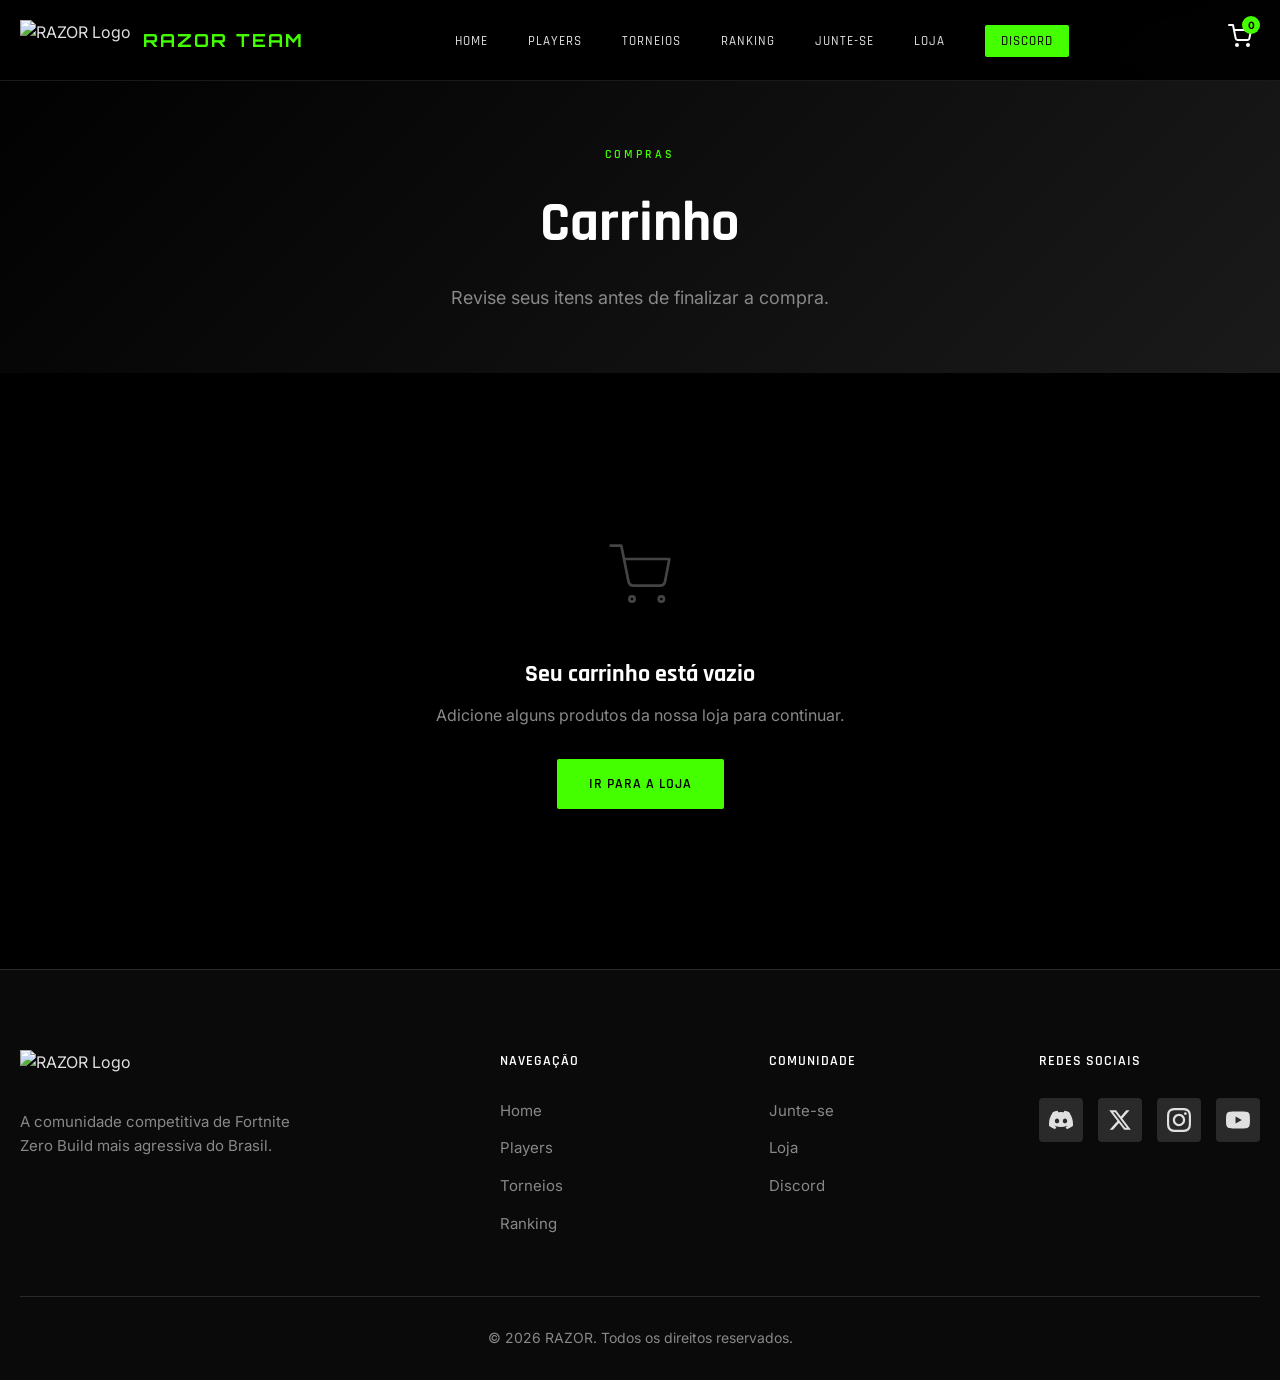
==== Razor Team Website/public/cart.html @ 5b255fff "Add files via upload" ====
<!DOCTYPE html>
<html lang="pt-BR">
<head>
    <meta charset="UTF-8">
    <meta name="viewport" content="width=device-width, initial-scale=1.0">
    <title>Carrinho - RAZOR</title>
    <link rel="preconnect" href="https://fonts.googleapis.com">
    <link rel="preconnect" href="https://fonts.gstatic.com" crossorigin>
    <link href="https://fonts.googleapis.com/css2?family=Rajdhani:wght@400;500;600;700&family=Inter:wght@400;500;600;700&family=Orbitron:wght@700&display=swap" rel="stylesheet">
    <link rel="stylesheet" href="css/style.css">
</head>
<body>
    <!-- Header -->
    <header class="header">
        <div class="container">
            <a href="index.html" class="logo">
                <img src="https://hebbkx1anhila5yf.public.blob.vercel-storage.com/222-GKtyNvT90SRGeOg1lwQUpSvoTmtwaH.png" alt="RAZOR Logo">
                <span class="logo-text">RAZOR TEAM</span>
            </a>
            <nav class="nav">
                <ul class="nav-list">
                    <li><a href="index.html">Home</a></li>
                    <li><a href="players.html">Players</a></li>
                    <li><a href="tournaments.html">Torneios</a></li>
                    <li><a href="ranking.html">Ranking</a></li>
                    <li><a href="join.html">Junte-se</a></li>
                    <li><a href="shop.html">Loja</a></li>
                    <li><a href="https://discord.gg/razorteam" target="_blank" class="discord-link">Discord</a></li>
                </ul>
            </nav>
            <div class="nav-actions">
                <a href="cart.html" class="cart-icon">
                    <svg xmlns="http://www.w3.org/2000/svg" width="24" height="24" viewBox="0 0 24 24" fill="none" stroke="currentColor" stroke-width="2" stroke-linecap="round" stroke-linejoin="round">
                        <circle cx="9" cy="21" r="1"></circle>
                        <circle cx="20" cy="21" r="1"></circle>
                        <path d="M1 1h4l2.68 13.39a2 2 0 0 0 2 1.61h9.72a2 2 0 0 0 2-1.61L23 6H6"></path>
                    </svg>
                    <span class="cart-count">0</span>
                </a>
                <button class="mobile-menu-btn" aria-label="Menu">
                    <span></span>
                    <span></span>
                    <span></span>
                </button>
            </div>
        </div>
    </header>

    <!-- Mobile Menu -->
    <div class="mobile-menu">
        <ul class="mobile-nav-list">
            <li><a href="index.html">Home</a></li>
            <li><a href="players.html">Players</a></li>
            <li><a href="tournaments.html">Torneios</a></li>
            <li><a href="ranking.html">Ranking</a></li>
            <li><a href="join.html">Junte-se</a></li>
            <li><a href="shop.html">Loja</a></li>
            <li><a href="https://discord.gg/razor" target="_blank">Discord</a></li>
        </ul>
    </div>

    <!-- Page Header -->
    <section class="page-header">
        <div class="container">
            <span class="section-tag">Compras</span>
            <h1 class="page-title">Carrinho</h1>
            <p class="page-description">Revise seus itens antes de finalizar a compra.</p>
        </div>
    </section>

    <!-- Cart Content -->
    <section class="section">
        <div class="container">
            <!-- Empty Cart Message -->
            <div id="cart-empty" class="cart-empty" style="display: none;">
                <div class="cart-empty-icon">
                    <svg xmlns="http://www.w3.org/2000/svg" width="64" height="64" viewBox="0 0 24 24" fill="none" stroke="currentColor" stroke-width="1" stroke-linecap="round" stroke-linejoin="round">
                        <circle cx="9" cy="21" r="1"></circle>
                        <circle cx="20" cy="21" r="1"></circle>
                        <path d="M1 1h4l2.68 13.39a2 2 0 0 0 2 1.61h9.72a2 2 0 0 0 2-1.61L23 6H6"></path>
                    </svg>
                </div>
                <h3>Seu carrinho está vazio</h3>
                <p>Adicione alguns produtos da nossa loja para continuar.</p>
                <a href="shop.html" class="btn btn-primary">Ir para a Loja</a>
            </div>

            <!-- Cart with Items -->
            <div class="cart-container">
                <div class="cart-items" id="cart-items">
                    <!-- Items will be rendered by JavaScript -->
                </div>
                
                <div class="cart-summary" id="cart-summary">
                    <h3>Resumo do Pedido</h3>
                    <div id="summary-content">
                        <!-- Summary will be rendered by JavaScript -->
                    </div>
                    <a href="https://checkout.stripe.com" target="_blank" class="btn btn-primary">Finalizar Compra</a>
                    <a href="shop.html" class="btn btn-secondary" style="margin-top: 10px;">Continuar Comprando</a>
                </div>
            </div>
        </div>
    </section>

    <!-- Footer -->
    <footer class="footer">
        <div class="container">
            <div class="footer-grid">
                <div class="footer-brand">
                    <img src="https://hebbkx1anhila5yf.public.blob.vercel-storage.com/222-GKtyNvT90SRGeOg1lwQUpSvoTmtwaH.png" alt="RAZOR Logo" class="footer-logo">
                    <p>A comunidade competitiva de Fortnite Zero Build mais agressiva do Brasil.</p>
                </div>
                <div class="footer-links">
                    <h4>Navegação</h4>
                    <ul>
                        <li><a href="index.html">Home</a></li>
                        <li><a href="players.html">Players</a></li>
                        <li><a href="tournaments.html">Torneios</a></li>
                        <li><a href="ranking.html">Ranking</a></li>
                    </ul>
                </div>
                <div class="footer-links">
                    <h4>Comunidade</h4>
                    <ul>
                        <li><a href="join.html">Junte-se</a></li>
                        <li><a href="shop.html">Loja</a></li>
                        <li><a href="https://discord.gg/razor" target="_blank">Discord</a></li>
                    </ul>
                </div>
                <div class="footer-social">
                    <h4>Redes Sociais</h4>
                    <div class="social-links">
                        <a href="https://discord.gg/razor" target="_blank" aria-label="Discord">
                            <svg xmlns="http://www.w3.org/2000/svg" width="24" height="24" viewBox="0 0 24 24" fill="currentColor">
                                <path d="M20.317 4.37a19.791 19.791 0 0 0-4.885-1.515.074.074 0 0 0-.079.037c-.21.375-.444.864-.608 1.25a18.27 18.27 0 0 0-5.487 0 12.64 12.64 0 0 0-.617-1.25.077.077 0 0 0-.079-.037A19.736 19.736 0 0 0 3.677 4.37a.07.07 0 0 0-.032.027C.533 9.046-.32 13.58.099 18.057a.082.082 0 0 0 .031.057 19.9 19.9 0 0 0 5.993 3.03.078.078 0 0 0 .084-.028 14.09 14.09 0 0 0 1.226-1.994.076.076 0 0 0-.041-.106 13.107 13.107 0 0 1-1.872-.892.077.077 0 0 1-.008-.128 10.2 10.2 0 0 0 .372-.292.074.074 0 0 1 .077-.01c3.928 1.793 8.18 1.793 12.062 0a.074.074 0 0 1 .078.01c.12.098.246.198.373.292a.077.077 0 0 1-.006.127 12.299 12.299 0 0 1-1.873.892.077.077 0 0 0-.041.107c.36.698.772 1.362 1.225 1.993a.076.076 0 0 0 .084.028 19.839 19.839 0 0 0 6.002-3.03.077.077 0 0 0 .032-.054c.5-5.177-.838-9.674-3.549-13.66a.061.061 0 0 0-.031-.03zM8.02 15.33c-1.183 0-2.157-1.085-2.157-2.419 0-1.333.956-2.419 2.157-2.419 1.21 0 2.176 1.096 2.157 2.42 0 1.333-.956 2.418-2.157 2.418zm7.975 0c-1.183 0-2.157-1.085-2.157-2.419 0-1.333.955-2.419 2.157-2.419 1.21 0 2.176 1.096 2.157 2.42 0 1.333-.946 2.418-2.157 2.418z"/>
                            </svg>
                        </a>
                        <a href="#" aria-label="Twitter">
                            <svg xmlns="http://www.w3.org/2000/svg" width="24" height="24" viewBox="0 0 24 24" fill="currentColor">
                                <path d="M18.244 2.25h3.308l-7.227 8.26 8.502 11.24H16.17l-5.214-6.817L4.99 21.75H1.68l7.73-8.835L1.254 2.25H8.08l4.713 6.231zm-1.161 17.52h1.833L7.084 4.126H5.117z"/>
                            </svg>
                        </a>
                        <a href="#" aria-label="Instagram">
                            <svg xmlns="http://www.w3.org/2000/svg" width="24" height="24" viewBox="0 0 24 24" fill="currentColor">
                                <path d="M12 2.163c3.204 0 3.584.012 4.85.07 3.252.148 4.771 1.691 4.919 4.919.058 1.265.069 1.645.069 4.849 0 3.205-.012 3.584-.069 4.849-.149 3.225-1.664 4.771-4.919 4.919-1.266.058-1.644.07-4.85.07-3.204 0-3.584-.012-4.849-.07-3.26-.149-4.771-1.699-4.919-4.92-.058-1.265-.07-1.644-.07-4.849 0-3.204.013-3.583.07-4.849.149-3.227 1.664-4.771 4.919-4.919 1.266-.057 1.645-.069 4.849-.069zm0-2.163c-3.259 0-3.667.014-4.947.072-4.358.2-6.78 2.618-6.98 6.98-.059 1.281-.073 1.689-.073 4.948 0 3.259.014 3.668.072 4.948.2 4.358 2.618 6.78 6.98 6.98 1.281.058 1.689.072 4.948.072 3.259 0 3.668-.014 4.948-.072 4.354-.2 6.782-2.618 6.979-6.98.059-1.28.073-1.689.073-4.948 0-3.259-.014-3.667-.072-4.947-.196-4.354-2.617-6.78-6.979-6.98-1.281-.059-1.69-.073-4.949-.073zm0 5.838c-3.403 0-6.162 2.759-6.162 6.162s2.759 6.163 6.162 6.163 6.162-2.759 6.162-6.163c0-3.403-2.759-6.162-6.162-6.162zm0 10.162c-2.209 0-4-1.79-4-4 0-2.209 1.791-4 4-4s4 1.791 4 4c0 2.21-1.791 4-4 4zm6.406-11.845c-.796 0-1.441.645-1.441 1.44s.645 1.44 1.441 1.44c.795 0 1.439-.645 1.439-1.44s-.644-1.44-1.439-1.44z"/>
                            </svg>
                        </a>
                        <a href="#" aria-label="YouTube">
                            <svg xmlns="http://www.w3.org/2000/svg" width="24" height="24" viewBox="0 0 24 24" fill="currentColor">
                                <path d="M23.498 6.186a3.016 3.016 0 0 0-2.122-2.136C19.505 3.545 12 3.545 12 3.545s-7.505 0-9.377.505A3.017 3.017 0 0 0 .502 6.186C0 8.07 0 12 0 12s0 3.93.502 5.814a3.016 3.016 0 0 0 2.122 2.136c1.871.505 9.376.505 9.376.505s7.505 0 9.377-.505a3.015 3.015 0 0 0 2.122-2.136C24 15.93 24 12 24 12s0-3.93-.502-5.814zM9.545 15.568V8.432L15.818 12l-6.273 3.568z"/>
                            </svg>
                        </a>
                    </div>
                </div>
            </div>
            <div class="footer-bottom">
                <p>&copy; 2026 RAZOR. Todos os direitos reservados.</p>
            </div>
        </div>
    </footer>

    <script src="js/script.js"></script>
</body>
</html>
---- Razor Team Website/public/css/style.css ----
/* ===== CSS Variables ===== */
:root {
    --color-black: #000000;
    --color-dark: #0a0a0a;
    --color-dark-gray: #1a1a1a;
    --color-gray: #2a2a2a;
    --color-light-gray: #3a3a3a;
    --color-green: #44ff00;
    --color-green-dark: #38cc00;
    --color-white: #ffffff;
    --color-text: #e0e0e0;
    --color-text-muted: #888888;
    
    --font-primary: 'Inter', sans-serif;
    --font-display: 'Rajdhani', sans-serif;
    --font-logo: 'Orbitron', sans-serif;
    
    --transition-fast: 0.2s ease;
    --transition-normal: 0.3s ease;
    --transition-slow: 0.5s ease;
    
    --shadow-sm: 0 2px 4px rgba(0, 0, 0, 0.3);
    --shadow-md: 0 4px 12px rgba(0, 0, 0, 0.4);
    --shadow-lg: 0 8px 24px rgba(0, 0, 0, 0.5);
    --shadow-green: 0 0 20px rgba(68, 255, 0, 0.3);
}

/* ===== Reset & Base ===== */
*, *::before, *::after {
    margin: 0;
    padding: 0;
    box-sizing: border-box;
}

html {
    scroll-behavior: smooth;
}

body {
    font-family: var(--font-primary);
    font-size: 16px;
    line-height: 1.6;
    color: var(--color-text);
    background-color: var(--color-black);
    overflow-x: hidden;
}

a {
    text-decoration: none;
    color: inherit;
    transition: color var(--transition-fast);
}

img {
    max-width: 100%;
    height: auto;
    display: block;
}

ul {
    list-style: none;
}

button {
    font-family: inherit;
    cursor: pointer;
    border: none;
    background: none;
}

/* ===== Utilities ===== */
.container {
    width: 100%;
    max-width: 1400px;
    margin: 0 auto;
    padding: 0 20px;
}

.section {
    padding: 100px 0;
}

.section-dark {
    background-color: var(--color-dark);
}

.section-header {
    text-align: center;
    margin-bottom: 60px;
}

.section-tag {
    display: inline-block;
    font-family: var(--font-display);
    font-size: 12px;
    font-weight: 600;
    letter-spacing: 3px;
    text-transform: uppercase;
    color: var(--color-green);
    margin-bottom: 15px;
}

.section-title {
    font-family: var(--font-display);
    font-size: clamp(28px, 5vw, 42px);
    font-weight: 700;
    color: var(--color-white);
    letter-spacing: 1px;
}

.section-cta {
    text-align: center;
    margin-top: 50px;
}

/* ===== Buttons ===== */
.btn {
    display: inline-flex;
    align-items: center;
    justify-content: center;
    gap: 10px;
    font-family: var(--font-display);
    font-size: 14px;
    font-weight: 600;
    letter-spacing: 1px;
    text-transform: uppercase;
    padding: 14px 32px;
    border-radius: 2px;
    transition: all var(--transition-normal);
    position: relative;
    overflow: hidden;
}

.btn-primary {
    background: var(--color-green);
    color: var(--color-black);
}

.btn-primary:hover {
    background: var(--color-green-dark);
    transform: translateY(-2px);
    box-shadow: var(--shadow-green);
}

.btn-secondary {
    background: var(--color-gray);
    color: var(--color-white);
    border: 1px solid var(--color-light-gray);
}

.btn-secondary:hover {
    background: var(--color-light-gray);
    border-color: var(--color-green);
}

.btn-outline {
    background: transparent;
    color: var(--color-green);
    border: 2px solid var(--color-green);
}

.btn-outline:hover {
    background: var(--color-green);
    color: var(--color-black);
}

.btn-small {
    padding: 10px 20px;
    font-size: 12px;
}

.btn-large {
    padding: 18px 42px;
    font-size: 16px;
}

/* ===== Header ===== */
.header {
    position: fixed;
    top: 0;
    left: 0;
    right: 0;
    z-index: 1000;
    background: rgba(0, 0, 0, 0.95);
    backdrop-filter: blur(10px);
    border-bottom: 1px solid var(--color-dark-gray);
    transition: all var(--transition-normal);
}

.header .container {
    display: flex;
    align-items: center;
    justify-content: space-between;
    height: 80px;
}

.logo {
    display: flex;
    align-items: center;
    gap: 12px;
}

.logo img {
    height: 40px;
    width: auto;
}

.logo-text {
    font-family: var(--font-logo);
    font-size: 18px;
    font-weight: 700;
    letter-spacing: 2px;
    color: var(--color-green);
    text-transform: uppercase;
}

.nav-list {
    display: flex;
    align-items: center;
    gap: 40px;
}

.nav-list a {
    font-family: var(--font-display);
    font-size: 13px;
    font-weight: 500;
    letter-spacing: 1px;
    text-transform: uppercase;
    color: var(--color-text);
    position: relative;
}

.nav-list a::after {
    content: '';
    position: absolute;
    bottom: -5px;
    left: 0;
    width: 0;
    height: 2px;
    background: var(--color-green);
    transition: width var(--transition-normal);
}

.nav-list a:hover,
.nav-list a.active {
    color: var(--color-green);
}

.nav-list a:hover::after,
.nav-list a.active::after {
    width: 100%;
}

.join-link {
    color: var(--color-green) !important;
    font-weight: 600 !important;
}

.join-link:hover {
    color: var(--color-green-dark) !important;
}

.discord-link {
    background: var(--color-green);
    color: var(--color-black) !important;
    padding: 8px 16px;
    border-radius: 2px;
}

.discord-link::after {
    display: none !important;
}

.discord-link:hover {
    background: var(--color-green-dark);
}

.nav-actions {
    display: flex;
    align-items: center;
    gap: 20px;
}

.cart-icon {
    position: relative;
    color: var(--color-white);
    padding: 8px;
}

.cart-icon:hover {
    color: var(--color-green);
}

.cart-count {
    position: absolute;
    top: 0;
    right: 0;
    background: var(--color-green);
    color: var(--color-black);
    font-size: 10px;
    font-weight: 700;
    width: 18px;
    height: 18px;
    border-radius: 50%;
    display: flex;
    align-items: center;
    justify-content: center;
}

.mobile-menu-btn {
    display: none;
    flex-direction: column;
    gap: 5px;
    padding: 5px;
}

.mobile-menu-btn span {
    display: block;
    width: 25px;
    height: 2px;
    background: var(--color-white);
    transition: all var(--transition-normal);
}

.mobile-menu-btn.active span:nth-child(1) {
    transform: rotate(45deg) translate(5px, 5px);
}

.mobile-menu-btn.active span:nth-child(2) {
    opacity: 0;
}

.mobile-menu-btn.active span:nth-child(3) {
    transform: rotate(-45deg) translate(5px, -5px);
}

/* ===== Mobile Menu ===== */
.mobile-menu {
    position: fixed;
    top: 80px;
    left: 0;
    right: 0;
    background: var(--color-dark);
    padding: 20px;
    transform: translateY(-100%);
    opacity: 0;
    visibility: hidden;
    transition: all var(--transition-normal);
    z-index: 999;
    border-bottom: 1px solid var(--color-gray);
}

.mobile-menu.active {
    transform: translateY(0);
    opacity: 1;
    visibility: visible;
}

.mobile-nav-list {
    display: flex;
    flex-direction: column;
    gap: 15px;
}

.mobile-nav-list a {
    font-family: var(--font-display);
    font-size: 16px;
    font-weight: 500;
    letter-spacing: 1px;
    text-transform: uppercase;
    color: var(--color-text);
    padding: 10px 0;
    display: block;
    border-bottom: 1px solid var(--color-gray);
}

.mobile-nav-list a:hover,
.mobile-nav-list a.active {
    color: var(--color-green);
}

/* ===== Hero Section ===== */
.hero {
    min-height: 100vh;
    display: flex;
    align-items: center;
    justify-content: center;
    position: relative;
    padding: 120px 20px 80px;
    overflow: hidden;
}

.hero-bg {
    position: absolute;
    top: 0;
    left: 0;
    right: 0;
    bottom: 0;
    background: linear-gradient(135deg, var(--color-black) 0%, var(--color-dark-gray) 50%, var(--color-black) 100%);
}

.hero-gradient {
    position: absolute;
    top: 0;
    left: 0;
    right: 0;
    bottom: 0;
    background: radial-gradient(ellipse at center, rgba(68, 255, 0, 0.08) 0%, transparent 70%);
}

.hero-content {
    position: relative;
    text-align: center;
    z-index: 1;
}

.hero-logo {
    max-width: 400px;
    margin: 0 auto 30px;
    animation: fadeInUp 0.8s ease;
}

.hero-logo img {
    width: 100%;
    height: auto;
}

.hero-title {
    font-family: var(--font-display);
    font-size: clamp(48px, 12vw, 120px);
    font-weight: 900;
    letter-spacing: 10px;
    color: var(--color-white);
    margin-bottom: 10px;
    animation: fadeInUp 0.8s ease 0.2s both;
}

.hero-subtitle {
    font-family: var(--font-display);
    font-size: clamp(14px, 3vw, 20px);
    font-weight: 500;
    letter-spacing: 8px;
    text-transform: uppercase;
    color: var(--color-green);
    margin-bottom: 20px;
    animation: fadeInUp 0.8s ease 0.4s both;
}

.hero-description {
    font-size: 18px;
    color: var(--color-text-muted);
    max-width: 600px;
    margin: 0 auto 40px;
    animation: fadeInUp 0.8s ease 0.6s both;
}

.hero-buttons {
    display: flex;
    flex-wrap: wrap;
    justify-content: center;
    gap: 15px;
    animation: fadeInUp 0.8s ease 0.8s both;
}

.hero-scroll {
    position: absolute;
    bottom: 40px;
    left: 50%;
    transform: translateX(-50%);
    text-align: center;
    color: var(--color-text-muted);
    font-size: 12px;
    letter-spacing: 2px;
    text-transform: uppercase;
}

.scroll-line {
    width: 1px;
    height: 60px;
    background: linear-gradient(to bottom, var(--color-green), transparent);
    margin: 10px auto 0;
    animation: scrollPulse 2s ease infinite;
}

@keyframes fadeInUp {
    from {
        opacity: 0;
        transform: translateY(30px);
    }
    to {
        opacity: 1;
        transform: translateY(0);
    }
}

@keyframes scrollPulse {
    0%, 100% {
        opacity: 1;
        transform: scaleY(1);
    }
    50% {
        opacity: 0.5;
        transform: scaleY(0.8);
    }
}

/* ===== About Section ===== */
.about-grid {
    display: grid;
    grid-template-columns: 1fr 1fr;
    gap: 60px;
    align-items: center;
}

.about-content p {
    font-size: 17px;
    margin-bottom: 20px;
    color: var(--color-text);
}

.about-content strong {
    color: var(--color-green);
}

.about-stats {
    display: flex;
    gap: 40px;
    margin-top: 40px;
}

.stat-item {
    text-align: center;
}

.stat-number {
    display: block;
    font-family: var(--font-display);
    font-size: 36px;
    font-weight: 700;
    color: var(--color-green);
    margin-bottom: 5px;
}

.stat-label {
    font-size: 14px;
    color: var(--color-text-muted);
    text-transform: uppercase;
    letter-spacing: 1px;
}

.about-image {
    display: flex;
    justify-content: center;
}

.about-image img {
    max-width: 700px;
    border-radius: 4px;
}

/* ===== Players Section ===== */
.players-grid {
    display: grid;
    grid-template-columns: repeat(auto-fit, minmax(280px, 1fr));
    gap: 30px;
}

.player-card {
    background: var(--color-dark-gray);
    border-radius: 4px;
    overflow: hidden;
    transition: all var(--transition-normal);
    border: 1px solid var(--color-gray);
}

.player-card:hover {
    transform: translateY(-10px);
    border-color: var(--color-green);
    box-shadow: var(--shadow-lg);
}

.player-image {
    height: 200px;
    background: linear-gradient(135deg, var(--color-gray) 0%, var(--color-dark-gray) 100%);
    position: relative;
    display: flex;
    align-items: center;
    justify-content: center;
}

.player-image::before {
    content: '';
    width: 80px;
    height: 80px;
    background: url('https://hebbkx1anhila5yf.public.blob.vercel-storage.com/222-GKtyNvT90SRGeOg1lwQUpSvoTmtwaH.png') center/contain no-repeat;
    opacity: 0.3;
}

.player-tier {
    position: absolute;
    top: 15px;
    right: 15px;
    font-family: var(--font-display);
    font-size: 11px;
    font-weight: 700;
    letter-spacing: 1px;
    padding: 6px 12px;
    border-radius: 2px;
}

.player-tier.pro {
    background: var(--color-green);
    color: var(--color-black);
}

.player-tier.academy {
    background: var(--color-gray);
    color: var(--color-white);
    border: 1px solid var(--color-light-gray);
}

.player-tier.community {
    background: transparent;
    color: var(--color-text-muted);
    border: 1px solid var(--color-text-muted);
}

.player-info {
    padding: 25px;
}

.player-name {
    font-family: var(--font-display);
    font-size: 20px;
    font-weight: 600;
    color: var(--color-white);
    margin-bottom: 15px;
}

.player-stats {
    display: flex;
    gap: 30px;
}

.player-stats .stat {
    display: flex;
    flex-direction: column;
}

.player-stats .stat-value {
    font-family: var(--font-display);
    font-size: 18px;
    font-weight: 600;
    color: var(--color-green);
}

.player-stats .stat-label {
    font-size: 12px;
    color: var(--color-text-muted);
    text-transform: uppercase;
}

/* ===== Tournaments Section ===== */
.tournaments-grid {
    display: grid;
    grid-template-columns: repeat(auto-fit, minmax(320px, 1fr));
    gap: 30px;
}

.tournament-card {
    background: var(--color-dark-gray);
    border-radius: 4px;
    padding: 30px;
    border: 1px solid var(--color-gray);
    transition: all var(--transition-normal);
    position: relative;
}

.tournament-card:hover {
    border-color: var(--color-green);
    transform: translateY(-5px);
}

.tournament-card.featured {
    border-color: var(--color-green);
    background: linear-gradient(135deg, var(--color-dark-gray) 0%, rgba(68, 255, 0, 0.05) 100%);
}

.tournament-badge {
    position: absolute;
    top: -1px;
    right: 30px;
    background: var(--color-green);
    color: var(--color-black);
    font-family: var(--font-display);
    font-size: 11px;
    font-weight: 700;
    padding: 6px 12px;
    border-radius: 0 0 4px 4px;
}

.tournament-header {
    display: flex;
    justify-content: space-between;
    align-items: center;
    margin-bottom: 15px;
}

.tournament-date {
    font-family: var(--font-display);
    font-size: 12px;
    font-weight: 600;
    color: var(--color-green);
    letter-spacing: 1px;
}

.tournament-format {
    font-size: 12px;
    color: var(--color-text-muted);
    text-transform: uppercase;
    padding: 4px 10px;
    background: var(--color-gray);
    border-radius: 2px;
}

.tournament-name {
    font-family: var(--font-display);
    font-size: 22px;
    font-weight: 600;
    color: var(--color-white);
    margin-bottom: 10px;
}

.tournament-prize {
    font-size: 16px;
    color: var(--color-green);
    margin-bottom: 20px;
}

.tournament-info {
    display: flex;
    gap: 20px;
    margin-bottom: 25px;
    font-size: 14px;
    color: var(--color-text-muted);
}

/* ===== Ranking Section (New Design) ===== */
.ranking-section {
    padding: 140px 0 100px;
    background: var(--color-dark);
    min-height: 100vh;
}

.ranking-header {
    text-align: center;
    margin-bottom: 60px;
}

.ranking-tag {
    display: inline-block;
    font-family: var(--font-display);
    font-size: 12px;
    font-weight: 600;
    letter-spacing: 6px;
    text-transform: uppercase;
    color: var(--color-green);
    margin-bottom: 20px;
}

.ranking-title {
    font-family: var(--font-display);
    font-size: clamp(36px, 8vw, 64px);
    font-weight: 900;
    color: var(--color-white);
    letter-spacing: 2px;
    margin-bottom: 15px;
}

.ranking-title .highlight {
    color: var(--color-green);
}

.ranking-description {
    font-size: 16px;
    color: var(--color-text-muted);
    max-width: 500px;
    margin: 0 auto 30px;
}

.crosshair-icon {
    display: flex;
    justify-content: center;
    margin-bottom: 40px;
}

.crosshair-icon svg {
    color: #ff3333;
    opacity: 0.8;
}

.ranking-table-wrapper {
    overflow-x: auto;
    max-width: 900px;
    margin: 0 auto;
}

.ranking-table {
    width: 100%;
    border-collapse: collapse;
}

.ranking-table th {
    padding: 16px 20px;
    font-family: var(--font-display);
    font-size: 11px;
    font-weight: 600;
    letter-spacing: 3px;
    text-transform: uppercase;
    color: var(--color-text-muted);
    text-align: left;
    border-bottom: 1px solid var(--color-gray);
}

.ranking-table th:first-child {
    text-align: center;
}

.ranking-table th:nth-child(3),
.ranking-table th:nth-child(4),
.ranking-table th:nth-child(5) {
    text-align: center;
}

.rank-row {
    position: relative;
    transition: background var(--transition-fast);
}

.rank-row td {
    padding: 16px 20px;
    font-size: 15px;
    color: var(--color-text);
    border-bottom: 1px solid rgba(255, 255, 255, 0.05);
}

.rank-row:nth-child(odd) {
    background: rgba(255, 255, 255, 0.02);
}

.rank-row:nth-child(even) {
    background: transparent;
}

.rank-row:hover {
    background: rgba(68, 255, 0, 0.03);
}

/* Top 3 Styling */
.rank-row.rank-gold {
    background: linear-gradient(90deg, rgba(255, 185, 0, 0.15) 0%, transparent 100%);
    border-left: 3px solid #ffb900;
}

.rank-row.rank-silver {
    background: linear-gradient(90deg, rgba(192, 192, 192, 0.1) 0%, transparent 100%);
    border-left: 3px solid #c0c0c0;
}

.rank-row.rank-bronze {
    background: linear-gradient(90deg, rgba(205, 127, 50, 0.1) 0%, transparent 100%);
    border-left: 3px solid #cd7f32;
}

.rank-cell {
    text-align: center;
    width: 80px;
}

.rank-number {
    font-family: var(--font-display);
    font-weight: 600;
    color: var(--color-text-muted);
}

.rank-icon {
    display: inline-block;
}

.rank-icon.crown {
    color: #ffb900;
}

.rank-row.rank-silver .rank-icon.crown {
    color: #c0c0c0;
}

.rank-row.rank-bronze .rank-icon.crown {
    color: #cd7f32;
}

.player-cell {
    font-family: var(--font-display);
    font-weight: 600;
    color: var(--color-green);
    letter-spacing: 0.5px;
}

/* Player name colors for top 3 */
.player-cell.player-gold {
    color: #ffb900;
}

.player-cell.player-silver {
    color: #c0c0c0;
}

.player-cell.player-bronze {
    color: #cd7f32;
}

.rank-row td:nth-child(3),
.rank-row td:nth-child(4) {
    text-align: center;
    color: var(--color-text);
}

.points-cell {
    text-align: center;
    font-family: var(--font-display);
    font-weight: 700;
    color: var(--color-green) !important;
}

/* Legacy Leaderboard Styles (kept for other pages) */
.leaderboard-table-wrapper {
    overflow-x: auto;
}

.leaderboard-table {
    width: 100%;
    border-collapse: collapse;
    background: var(--color-dark-gray);
    border-radius: 4px;
    overflow: hidden;
}

.leaderboard-table th,
.leaderboard-table td {
    padding: 18px 25px;
    text-align: left;
}

.leaderboard-table th {
    background: var(--color-gray);
    font-family: var(--font-display);
    font-size: 12px;
    font-weight: 600;
    letter-spacing: 1px;
    text-transform: uppercase;
    color: var(--color-text-muted);
}

.leaderboard-table td {
    font-size: 15px;
    color: var(--color-text);
    border-bottom: 1px solid var(--color-gray);
}

.leaderboard-table tr:last-child td {
    border-bottom: none;
}

.leaderboard-table tr:hover {
    background: rgba(68, 255, 0, 0.05);
}

.rank-badge {
    display: inline-flex;
    align-items: center;
    justify-content: center;
    width: 32px;
    height: 32px;
    border-radius: 4px;
    font-family: var(--font-display);
    font-weight: 700;
    font-size: 14px;
    background: var(--color-gray);
    color: var(--color-text);
}

.rank-badge-icon {
    display: inline-flex;
    align-items: center;
    justify-content: center;
    width: 32px;
    height: 32px;
}

.crown-icon.gold {
    color: #ffb900;
}

.crown-icon.silver {
    color: #c0c0c0;
}

.crown-icon.bronze {
    color: #cd7f32;
}

.player-name {
    font-family: var(--font-display);
    font-weight: 600;
    color: var(--color-green);
}

.player-name.player-gold {
    color: #ffb900;
}

.player-name.player-silver {
    color: #c0c0c0;
}

.player-name.player-bronze {
    color: #cd7f32;
}

.points-highlight {
    color: var(--color-green);
    font-weight: 600;
}

/* Top 3 row styling */
.leaderboard-table tr.rank-gold {
    background: linear-gradient(90deg, rgba(255, 185, 0, 0.15) 0%, transparent 100%);
    border-left: 3px solid #ffb900;
}

.leaderboard-table tr.rank-silver {
    background: linear-gradient(90deg, rgba(192, 192, 192, 0.1) 0%, transparent 100%);
    border-left: 3px solid #c0c0c0;
}

.leaderboard-table tr.rank-bronze {
    background: linear-gradient(90deg, rgba(205, 127, 50, 0.1) 0%, transparent 100%);
    border-left: 3px solid #cd7f32;
}

/* ===== Sponsorship Section ===== */
.sponsorship-section {
    background: var(--color-dark-gray);
    padding: 100px 20px;
}

.sponsorship-content {
    max-width: 800px;
    margin: 0 auto;
    text-align: center;
}

.sponsorship-text {
    font-size: 17px;
    color: var(--color-text-muted);
    line-height: 1.7;
    margin-bottom: 20px;
}

.sponsorship-text:last-of-type {
    margin-bottom: 15px;
}

.sponsorship-email {
    display: inline-block;
    font-family: var(--font-display);
    font-size: 20px;
    font-weight: 600;
    color: var(--color-green);
    margin-top: 10px;
    transition: color var(--transition-fast);
}

.sponsorship-email:hover {
    color: var(--color-green-dark);
    text-decoration: underline;
}

/* ===== CTA Section ===== */
.cta-section {
    padding: 100px 20px;
    background: linear-gradient(135deg, var(--color-dark-gray) 0%, var(--color-black) 50%, var(--color-dark-gray) 100%);
    position: relative;
    overflow: hidden;
}

.cta-section::before {
    content: '';
    position: absolute;
    top: 0;
    left: 0;
    right: 0;
    bottom: 0;
    background: radial-gradient(ellipse at center, rgba(68, 255, 0, 0.1) 0%, transparent 60%);
}

.cta-content {
    position: relative;
    text-align: center;
    max-width: 700px;
    margin: 0 auto;
}

.cta-title {
    font-family: var(--font-display);
    font-size: clamp(32px, 6vw, 48px);
    font-weight: 700;
    color: var(--color-white);
    margin-bottom: 20px;
}

.cta-description {
    font-size: 18px;
    color: var(--color-text-muted);
    margin-bottom: 40px;
}

.cta-buttons {
    display: flex;
    flex-wrap: wrap;
    justify-content: center;
    gap: 15px;
}

/* ===== Footer ===== */
.footer {
    background: var(--color-dark);
    padding: 80px 0 30px;
    border-top: 1px solid var(--color-gray);
}

.footer-grid {
    display: grid;
    grid-template-columns: 2fr 1fr 1fr 1fr;
    gap: 60px;
    margin-bottom: 60px;
}

.footer-logo {
    height: 40px;
    margin-bottom: 20px;
}

.footer-brand p {
    font-size: 15px;
    color: var(--color-text-muted);
    max-width: 300px;
}

.footer-links h4,
.footer-social h4 {
    font-family: var(--font-display);
    font-size: 14px;
    font-weight: 600;
    letter-spacing: 1px;
    text-transform: uppercase;
    color: var(--color-white);
    margin-bottom: 25px;
}

.footer-links ul {
    display: flex;
    flex-direction: column;
    gap: 12px;
}

.footer-links a {
    font-size: 15px;
    color: var(--color-text-muted);
}

.footer-links a:hover {
    color: var(--color-green);
}

.social-links {
    display: flex;
    gap: 15px;
}

.social-links a {
    display: flex;
    align-items: center;
    justify-content: center;
    width: 44px;
    height: 44px;
    background: var(--color-gray);
    border-radius: 4px;
    color: var(--color-text);
    transition: all var(--transition-normal);
}

.social-links a:hover {
    background: var(--color-green);
    color: var(--color-black);
}

.footer-bottom {
    text-align: center;
    padding-top: 30px;
    border-top: 1px solid var(--color-gray);
}

.footer-bottom p {
    font-size: 14px;
    color: var(--color-text-muted);
}

/* ===== Page Header ===== */
.page-header {
    padding: 140px 0 60px;
    background: linear-gradient(135deg, var(--color-black) 0%, var(--color-dark-gray) 100%);
    text-align: center;
}

.page-title {
    font-family: var(--font-display);
    font-size: clamp(36px, 8vw, 56px);
    font-weight: 700;
    color: var(--color-white);
    margin-bottom: 15px;
}

.page-description {
    font-size: 18px;
    color: var(--color-text-muted);
    max-width: 600px;
    margin: 0 auto;
}

/* ===== Shop Section ===== */
.products-grid {
    display: grid;
    grid-template-columns: repeat(auto-fit, minmax(280px, 1fr));
    gap: 30px;
}

.product-card {
    background: var(--color-dark-gray);
    border-radius: 4px;
    overflow: hidden;
    border: 1px solid var(--color-gray);
    transition: all var(--transition-normal);
}

.product-card:hover {
    border-color: var(--color-green);
    transform: translateY(-5px);
}

.product-image {
    height: 280px;
    background: linear-gradient(135deg, var(--color-gray) 0%, var(--color-dark-gray) 100%);
    display: flex;
    align-items: center;
    justify-content: center;
    position: relative;
    overflow: hidden;
}

.product-image img {
    width: 100%;
    height: 100%;
    object-fit: cover;
}

.product-image::before {
    content: '';
    width: 100px;
    height: 100px;
    background: url('https://hebbkx1anhila5yf.public.blob.vercel-storage.com/222-GKtyNvT90SRGeOg1lwQUpSvoTmtwaH.png') center/contain no-repeat;
    opacity: 0.2;
    position: absolute;
}

.product-badge {
    position: absolute;
    top: 15px;
    left: 15px;
    background: var(--color-green);
    color: var(--color-black);
    font-family: var(--font-display);
    font-size: 11px;
    font-weight: 700;
    padding: 6px 12px;
    border-radius: 2px;
}

.product-info {
    padding: 25px;
}

.product-name {
    font-family: var(--font-display);
    font-size: 18px;
    font-weight: 600;
    color: var(--color-white);
    margin-bottom: 10px;
}

.product-description {
    font-size: 14px;
    color: var(--color-text-muted);
    margin-bottom: 15px;
}

.product-price {
    font-family: var(--font-display);
    font-size: 24px;
    font-weight: 700;
    color: var(--color-green);
    margin-bottom: 20px;
}

.product-actions {
    display: flex;
    gap: 10px;
}

.product-actions .btn {
    flex: 1;
}

/* ===== Cart Page ===== */
.cart-container {
    display: grid;
    grid-template-columns: 1fr 400px;
    gap: 40px;
}

.cart-items {
    background: var(--color-dark-gray);
    border-radius: 4px;
    padding: 30px;
    border: 1px solid var(--color-gray);
}

.cart-item {
    display: flex;
    gap: 20px;
    padding: 20px 0;
    border-bottom: 1px solid var(--color-gray);
}

.cart-item:last-child {
    border-bottom: none;
}

.cart-item-image {
    width: 100px;
    height: 100px;
    background: var(--color-gray);
    border-radius: 4px;
    display: flex;
    align-items: center;
    justify-content: center;
    flex-shrink: 0;
}

.cart-item-image::before {
    content: '';
    width: 50px;
    height: 50px;
    background: url('https://hebbkx1anhila5yf.public.blob.vercel-storage.com/222-GKtyNvT90SRGeOg1lwQUpSvoTmtwaH.png') center/contain no-repeat;
    opacity: 0.3;
}

.cart-item-details {
    flex: 1;
}

.cart-item-name {
    font-family: var(--font-display);
    font-size: 18px;
    font-weight: 600;
    color: var(--color-white);
    margin-bottom: 5px;
}

.cart-item-price {
    font-size: 16px;
    color: var(--color-green);
    margin-bottom: 15px;
}

.cart-item-quantity {
    display: flex;
    align-items: center;
    gap: 15px;
}

.quantity-btn {
    width: 32px;
    height: 32px;
    background: var(--color-gray);
    border: 1px solid var(--color-light-gray);
    border-radius: 4px;
    color: var(--color-white);
    font-size: 18px;
    display: flex;
    align-items: center;
    justify-content: center;
    transition: all var(--transition-fast);
}

.quantity-btn:hover {
    background: var(--color-green);
    color: var(--color-black);
    border-color: var(--color-green);
}

.quantity-value {
    font-family: var(--font-display);
    font-size: 16px;
    font-weight: 600;
    min-width: 30px;
    text-align: center;
}

.cart-item-remove {
    color: var(--color-text-muted);
    padding: 8px;
    transition: color var(--transition-fast);
}

.cart-item-remove:hover {
    color: #ff4444;
}

.cart-summary {
    background: var(--color-dark-gray);
    border-radius: 4px;
    padding: 30px;
    border: 1px solid var(--color-gray);
    height: fit-content;
    position: sticky;
    top: 100px;
}

.cart-summary h3 {
    font-family: var(--font-display);
    font-size: 20px;
    font-weight: 600;
    color: var(--color-white);
    margin-bottom: 25px;
    padding-bottom: 15px;
    border-bottom: 1px solid var(--color-gray);
}

.summary-row {
    display: flex;
    justify-content: space-between;
    margin-bottom: 15px;
    font-size: 15px;
}

.summary-row span:first-child {
    color: var(--color-text-muted);
}

.summary-row span:last-child {
    color: var(--color-white);
}

.summary-row.total {
    margin-top: 20px;
    padding-top: 20px;
    border-top: 1px solid var(--color-gray);
    font-size: 18px;
}

.summary-row.total span:last-child {
    font-family: var(--font-display);
    font-weight: 700;
    color: var(--color-green);
}

.cart-summary .btn {
    width: 100%;
    margin-top: 25px;
}

.cart-empty {
    text-align: center;
    padding: 60px 20px;
}

.cart-empty-icon {
    font-size: 64px;
    margin-bottom: 20px;
    opacity: 0.3;
}

.cart-empty h3 {
    font-family: var(--font-display);
    font-size: 24px;
    color: var(--color-white);
    margin-bottom: 10px;
}

.cart-empty p {
    color: var(--color-text-muted);
    margin-bottom: 30px;
}

/* ===== Join Page ===== */
.join-content {
    display: grid;
    grid-template-columns: 1fr 1fr;
    gap: 60px;
    align-items: start;
}

.join-info h3 {
    font-family: var(--font-display);
    font-size: 24px;
    font-weight: 600;
    color: var(--color-white);
    margin-bottom: 20px;
}

.join-info p {
    color: var(--color-text-muted);
    margin-bottom: 30px;
}

.requirements-list {
    margin-bottom: 30px;
}

.requirements-list li {
    display: flex;
    align-items: center;
    gap: 15px;
    padding: 12px 0;
    border-bottom: 1px solid var(--color-gray);
    color: var(--color-text);
}

.requirements-list li::before {
    content: '✓';
    color: var(--color-green);
    font-weight: 700;
}

.join-form {
    background: var(--color-dark-gray);
    border-radius: 4px;
    padding: 40px;
    border: 1px solid var(--color-gray);
}

.join-form iframe {
    width: 100%;
    min-height: 800px;
    border: none;
}

/* ===== Tournament Calendar ===== */
.tournament-calendar {
    background: var(--color-dark-gray);
    border-radius: 4px;
    padding: 30px;
    border: 1px solid var(--color-gray);
    margin-top: 60px;
}

.calendar-header {
    display: flex;
    justify-content: space-between;
    align-items: center;
    margin-bottom: 30px;
}

.calendar-header h3 {
    font-family: var(--font-display);
    font-size: 20px;
    font-weight: 600;
    color: var(--color-white);
}

.calendar-nav {
    display: flex;
    gap: 10px;
}

.calendar-nav button {
    width: 36px;
    height: 36px;
    background: var(--color-gray);
    border: 1px solid var(--color-light-gray);
    border-radius: 4px;
    color: var(--color-white);
    display: flex;
    align-items: center;
    justify-content: center;
    transition: all var(--transition-fast);
}

.calendar-nav button:hover {
    background: var(--color-green);
    color: var(--color-black);
    border-color: var(--color-green);
}

.calendar-grid {
    display: grid;
    grid-template-columns: repeat(7, 1fr);
    gap: 5px;
}

.calendar-day-header {
    text-align: center;
    font-family: var(--font-display);
    font-size: 12px;
    font-weight: 600;
    color: var(--color-text-muted);
    padding: 10px;
}

.calendar-day {
    aspect-ratio: 1;
    display: flex;
    align-items: center;
    justify-content: center;
    background: var(--color-gray);
    border-radius: 4px;
    font-size: 14px;
    color: var(--color-text);
    position: relative;
    transition: all var(--transition-fast);
}

.calendar-day:hover {
    background: var(--color-light-gray);
}

.calendar-day.has-event {
    background: var(--color-green);
    color: var(--color-black);
    font-weight: 600;
}

.calendar-day.has-event::after {
    content: '';
    position: absolute;
    bottom: 4px;
    width: 4px;
    height: 4px;
    background: var(--color-black);
    border-radius: 50%;
}

/* ===== Responsive ===== */
@media (max-width: 1200px) {
    .footer-grid {
        grid-template-columns: 1fr 1fr;
        gap: 40px;
    }
}

@media (max-width: 992px) {
    .nav {
        display: none;
    }
    
    .mobile-menu-btn {
        display: flex;
    }
    
    .about-grid,
    .join-content {
        grid-template-columns: 1fr;
        gap: 40px;
    }
    
    .about-image {
        order: -1;
    }
    
    .cart-container {
        grid-template-columns: 1fr;
    }
    
    .cart-summary {
        position: static;
    }
}

@media (max-width: 768px) {
    .section {
        padding: 70px 0;
    }
    
    .hero-logo {
        max-width: 280px;
    }
    
    .hero-buttons {
        flex-direction: column;
        align-items: center;
    }
    
    .hero-buttons .btn {
        width: 100%;
        max-width: 300px;
    }
    
    .about-stats {
        justify-content: center;
    }
    
    .footer-grid {
        grid-template-columns: 1fr;
        gap: 30px;
        text-align: center;
    }
    
    .footer-brand {
        display: flex;
        flex-direction: column;
        align-items: center;
    }
    
    .social-links {
        justify-content: center;
    }
    
    .tournaments-grid {
        grid-template-columns: 1fr;
    }
    
    .leaderboard-table th,
    .leaderboard-table td {
        padding: 12px 15px;
        font-size: 14px;
    }
}

@media (max-width: 480px) {
    .container {
        padding: 0 15px;
    }
    
    .header .container {
        height: 70px;
    }
    
    .logo img {
        height: 32px;
    }
    
    .logo-text {
        font-size: 14px;
        letter-spacing: 1px;
    }
    
    .hero {
        padding: 100px 15px 60px;
    }
    
    .hero-logo {
        max-width: 220px;
    }
    
    .section-header {
        margin-bottom: 40px;
    }
    
    .about-stats {
        flex-direction: column;
        gap: 20px;
    }
    
    .player-stats {
        gap: 20px;
    }
    
    .cart-item {
        flex-direction: column;
        align-items: flex-start;
    }
    
    .cart-item-image {
        width: 100%;
        height: 150px;
    }
    
    .join-form {
        padding: 20px;
    }
}

/* ===== Animations ===== */
@keyframes pulse {
    0%, 100% {
        opacity: 1;
    }
    50% {
        opacity: 0.7;
    }
}

.animate-pulse {
    animation: pulse 2s ease infinite;
}

/* Scroll reveal animations */
.reveal {
    opacity: 0;
    transform: translateY(30px);
    transition: all 0.8s ease;
}

.reveal.active {
    opacity: 1;
    transform: translateY(0);
}
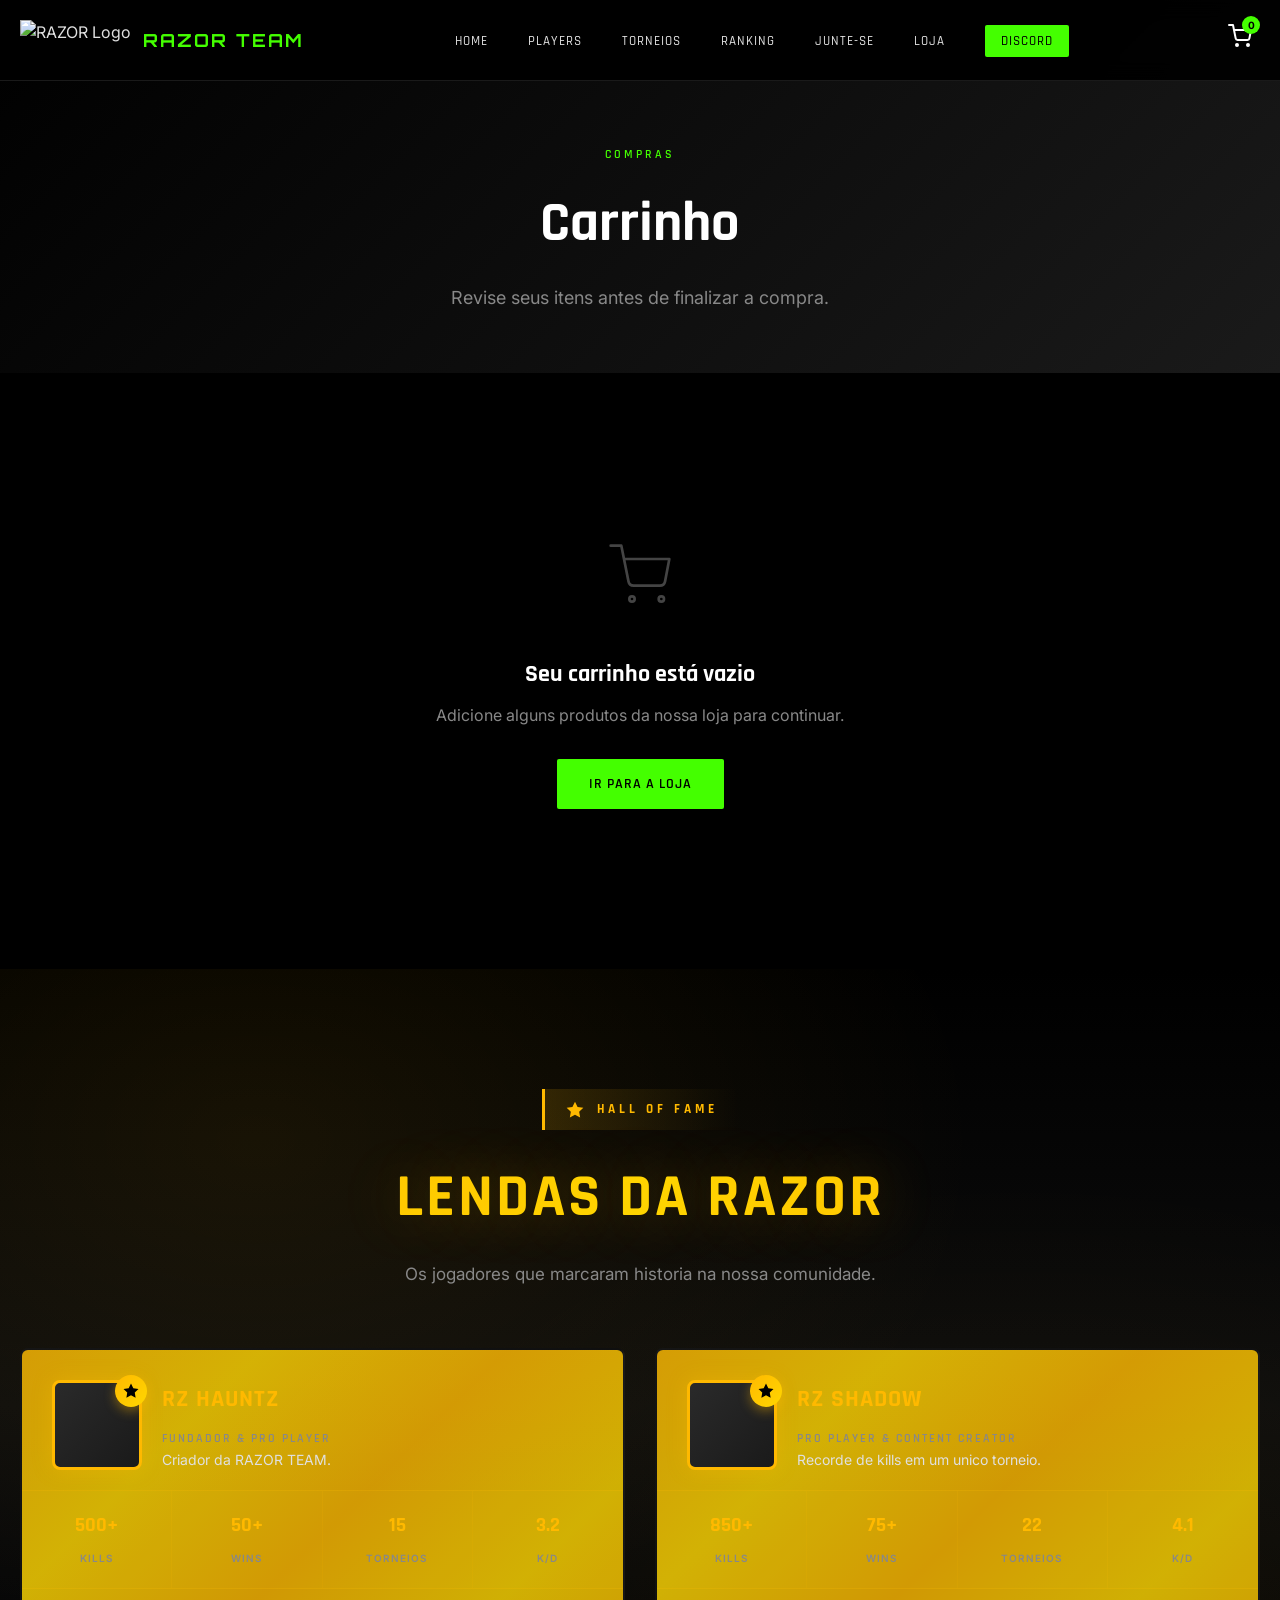
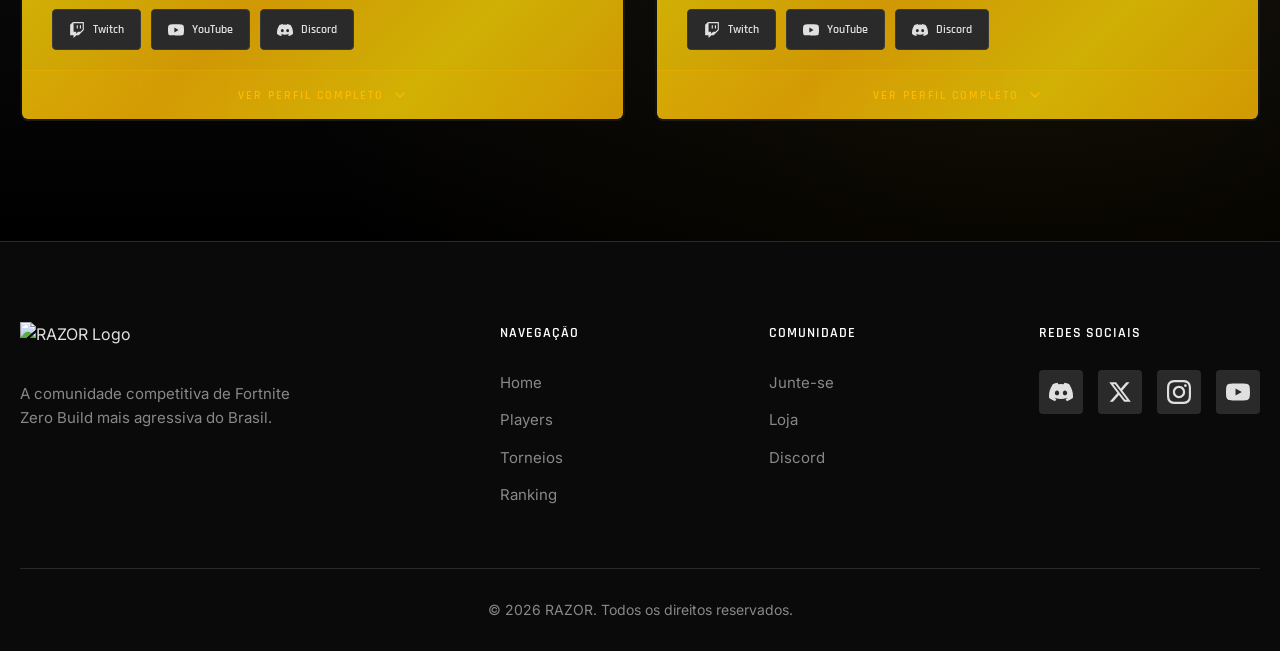
==== commit 890fb4c4: "feat: implement professional esports style Hall of Fame Add Hall of Fame section to all pages with d" ====
--- a/Razor Team Website/public/cart.html
+++ b/Razor Team Website/public/cart.html
@@ -103,6 +103,190 @@
         </div>
     </section>
 
+    <!-- Hall of Fame Section -->
+    <section class="hall-of-fame section">
+        <div class="container">
+            <div class="section-header">
+                <div class="hof-tag">
+                    <svg xmlns="http://www.w3.org/2000/svg" width="20" height="20" viewBox="0 0 24 24" fill="currentColor">
+                        <path d="M12 2l3.09 6.26L22 9.27l-5 4.87 1.18 6.88L12 17.77l-6.18 3.25L7 14.14 2 9.27l6.91-1.01L12 2z"/>
+                    </svg>
+                    Hall of Fame
+                </div>
+                <h2 class="hof-title">LENDAS DA RAZOR</h2>
+                <p class="hof-subtitle">Os jogadores que marcaram historia na nossa comunidade.</p>
+            </div>
+            
+            <div class="hof-grid">
+                <div class="hof-card reveal" id="hof-c1">
+                    <div class="hof-card-header">
+                        <div class="hof-avatar">
+                            <div class="hof-rank-badge">
+                                <svg xmlns="http://www.w3.org/2000/svg" viewBox="0 0 24 24" fill="currentColor">
+                                    <path d="M12 2l3.09 6.26L22 9.27l-5 4.87 1.18 6.88L12 17.77l-6.18 3.25L7 14.14 2 9.27l6.91-1.01L12 2z"/>
+                                </svg>
+                            </div>
+                        </div>
+                        <div class="hof-player-info">
+                            <h3 class="hof-player-name">RZ HAUNTZ</h3>
+                            <span class="hof-player-role">Fundador & Pro Player</span>
+                            <p class="hof-player-reason">Criador da RAZOR TEAM.</p>
+                        </div>
+                    </div>
+                    <div class="hof-stats-bar">
+                        <div class="hof-stat">
+                            <span class="hof-stat-value">500+</span>
+                            <span class="hof-stat-label">Kills</span>
+                        </div>
+                        <div class="hof-stat">
+                            <span class="hof-stat-value">50+</span>
+                            <span class="hof-stat-label">Wins</span>
+                        </div>
+                        <div class="hof-stat">
+                            <span class="hof-stat-value">15</span>
+                            <span class="hof-stat-label">Torneios</span>
+                        </div>
+                        <div class="hof-stat">
+                            <span class="hof-stat-value">3.2</span>
+                            <span class="hof-stat-label">K/D</span>
+                        </div>
+                    </div>
+                    <div class="hof-socials">
+                        <a href="#" class="hof-social-link twitch" target="_blank">
+                            <svg xmlns="http://www.w3.org/2000/svg" viewBox="0 0 24 24" fill="currentColor"><path d="M11.571 4.714h1.715v5.143H11.57zm4.715 0H18v5.143h-1.714zM6 0L1.714 4.286v15.428h5.143V24l4.286-4.286h3.428L22.286 12V0zm14.571 11.143l-3.428 3.428h-3.429l-3 3v-3H6.857V1.714h13.714Z"/></svg>
+                            <span>Twitch</span>
+                        </a>
+                        <a href="#" class="hof-social-link youtube" target="_blank">
+                            <svg xmlns="http://www.w3.org/2000/svg" viewBox="0 0 24 24" fill="currentColor"><path d="M23.498 6.186a3.016 3.016 0 0 0-2.122-2.136C19.505 3.545 12 3.545 12 3.545s-7.505 0-9.377.505A3.017 3.017 0 0 0 .502 6.186C0 8.07 0 12 0 12s0 3.93.502 5.814a3.016 3.016 0 0 0 2.122 2.136c1.871.505 9.376.505 9.376.505s7.505 0 9.377-.505a3.015 3.015 0 0 0 2.122-2.136C24 15.93 24 12 24 12s0-3.93-.502-5.814zM9.545 15.568V8.432L15.818 12l-6.273 3.568z"/></svg>
+                            <span>YouTube</span>
+                        </a>
+                        <a href="https://discord.gg/razor" class="hof-social-link discord" target="_blank">
+                            <svg xmlns="http://www.w3.org/2000/svg" viewBox="0 0 24 24" fill="currentColor"><path d="M20.317 4.37a19.791 19.791 0 0 0-4.885-1.515.074.074 0 0 0-.079.037c-.21.375-.444.864-.608 1.25a18.27 18.27 0 0 0-5.487 0 12.64 12.64 0 0 0-.617-1.25.077.077 0 0 0-.079-.037A19.736 19.736 0 0 0 3.677 4.37a.07.07 0 0 0-.032.027C.533 9.046-.32 13.58.099 18.057a.082.082 0 0 0 .031.057 19.9 19.9 0 0 0 5.993 3.03.078.078 0 0 0 .084-.028c.462-.63.874-1.295 1.226-1.994a.076.076 0 0 0-.041-.106 13.107 13.107 0 0 1-1.872-.892.077.077 0 0 1-.008-.128 10.2 10.2 0 0 0 .372-.292.074.074 0 0 1 .077-.01c3.928 1.793 8.18 1.793 12.062 0a.074.074 0 0 1 .078.01c.12.098.246.198.373.292a.077.077 0 0 1-.006.127 12.299 12.299 0 0 1-1.873.892.077.077 0 0 0-.041.107c.36.698.772 1.362 1.225 1.993a.076.076 0 0 0 .084.028 19.839 19.839 0 0 0 6.002-3.03.077.077 0 0 0 .032-.054c.5-5.177-.838-9.674-3.549-13.66a.061.061 0 0 0-.031-.03zM8.02 15.33c-1.183 0-2.157-1.085-2.157-2.419 0-1.333.956-2.419 2.157-2.419 1.21 0 2.176 1.096 2.157 2.42 0 1.333-.956 2.418-2.157 2.418zm7.975 0c-1.183 0-2.157-1.085-2.157-2.419 0-1.333.955-2.419 2.157-2.419 1.21 0 2.176 1.096 2.157 2.42 0 1.333-.946 2.418-2.157 2.418z"/></svg>
+                            <span>Discord</span>
+                        </a>
+                    </div>
+                    <button class="hof-expand-btn" onclick="toggleHofCard('hof-c1')">
+                        <span>Ver Perfil Completo</span>
+                        <svg xmlns="http://www.w3.org/2000/svg" viewBox="0 0 24 24" fill="none" stroke="currentColor" stroke-width="2" stroke-linecap="round" stroke-linejoin="round"><polyline points="6 9 12 15 18 9"></polyline></svg>
+                    </button>
+                    <div class="hof-expanded-content">
+                        <div class="hof-expanded-inner">
+                            <div class="hof-bio">
+                                <h4 class="hof-bio-title">Sobre o Player</h4>
+                                <p class="hof-bio-text">HAUNTZ e o fundador e lider da RAZOR TEAM. Construiu uma das comunidades mais respeitadas do Brasil.</p>
+                            </div>
+                            <div class="hof-clip-container">
+                                <h4 class="hof-clip-title">
+                                    <svg xmlns="http://www.w3.org/2000/svg" viewBox="0 0 24 24" fill="none" stroke="currentColor" stroke-width="2" stroke-linecap="round" stroke-linejoin="round"><polygon points="23 7 16 12 23 17 23 7"></polygon><rect x="1" y="5" width="15" height="14" rx="2" ry="2"></rect></svg>
+                                    Clipe em Destaque
+                                </h4>
+                                <div class="hof-clip-wrapper">
+                                    <div class="hof-clip-placeholder">
+                                        <svg xmlns="http://www.w3.org/2000/svg" viewBox="0 0 24 24" fill="none" stroke="currentColor" stroke-width="2" stroke-linecap="round" stroke-linejoin="round"><circle cx="12" cy="12" r="10"></circle><polygon points="10 8 16 12 10 16 10 8"></polygon></svg>
+                                        <span>Clipe em breve</span>
+                                    </div>
+                                </div>
+                            </div>
+                            <div class="hof-achievements">
+                                <div class="hof-achievement">
+                                    <svg xmlns="http://www.w3.org/2000/svg" viewBox="0 0 24 24" fill="currentColor"><path d="M12 2l3.09 6.26L22 9.27l-5 4.87 1.18 6.88L12 17.77l-6.18 3.25L7 14.14 2 9.27l6.91-1.01L12 2z"/></svg>
+                                    Fundador
+                                </div>
+                                <div class="hof-achievement">
+                                    <svg xmlns="http://www.w3.org/2000/svg" viewBox="0 0 24 24" fill="currentColor"><path d="M2 19h20l-2-9-5 4-3-6-3 6-5-4-2 9z"/></svg>
+                                    Campeao S1
+                                </div>
+                            </div>
+                        </div>
+                    </div>
+                </div>
+                
+                <div class="hof-card reveal" id="hof-c2">
+                    <div class="hof-card-header">
+                        <div class="hof-avatar">
+                            <div class="hof-rank-badge">
+                                <svg xmlns="http://www.w3.org/2000/svg" viewBox="0 0 24 24" fill="currentColor">
+                                    <path d="M12 2l3.09 6.26L22 9.27l-5 4.87 1.18 6.88L12 17.77l-6.18 3.25L7 14.14 2 9.27l6.91-1.01L12 2z"/>
+                                </svg>
+                            </div>
+                        </div>
+                        <div class="hof-player-info">
+                            <h3 class="hof-player-name">RZ SHADOW</h3>
+                            <span class="hof-player-role">Pro Player & Content Creator</span>
+                            <p class="hof-player-reason">Recorde de kills em um unico torneio.</p>
+                        </div>
+                    </div>
+                    <div class="hof-stats-bar">
+                        <div class="hof-stat">
+                            <span class="hof-stat-value">850+</span>
+                            <span class="hof-stat-label">Kills</span>
+                        </div>
+                        <div class="hof-stat">
+                            <span class="hof-stat-value">75+</span>
+                            <span class="hof-stat-label">Wins</span>
+                        </div>
+                        <div class="hof-stat">
+                            <span class="hof-stat-value">22</span>
+                            <span class="hof-stat-label">Torneios</span>
+                        </div>
+                        <div class="hof-stat">
+                            <span class="hof-stat-value">4.1</span>
+                            <span class="hof-stat-label">K/D</span>
+                        </div>
+                    </div>
+                    <div class="hof-socials">
+                        <a href="#" class="hof-social-link twitch" target="_blank">
+                            <svg xmlns="http://www.w3.org/2000/svg" viewBox="0 0 24 24" fill="currentColor"><path d="M11.571 4.714h1.715v5.143H11.57zm4.715 0H18v5.143h-1.714zM6 0L1.714 4.286v15.428h5.143V24l4.286-4.286h3.428L22.286 12V0zm14.571 11.143l-3.428 3.428h-3.429l-3 3v-3H6.857V1.714h13.714Z"/></svg>
+                            <span>Twitch</span>
+                        </a>
+                        <a href="#" class="hof-social-link youtube" target="_blank">
+                            <svg xmlns="http://www.w3.org/2000/svg" viewBox="0 0 24 24" fill="currentColor"><path d="M23.498 6.186a3.016 3.016 0 0 0-2.122-2.136C19.505 3.545 12 3.545 12 3.545s-7.505 0-9.377.505A3.017 3.017 0 0 0 .502 6.186C0 8.07 0 12 0 12s0 3.93.502 5.814a3.016 3.016 0 0 0 2.122 2.136c1.871.505 9.376.505 9.376.505s7.505 0 9.377-.505a3.015 3.015 0 0 0 2.122-2.136C24 15.93 24 12 24 12s0-3.93-.502-5.814zM9.545 15.568V8.432L15.818 12l-6.273 3.568z"/></svg>
+                            <span>YouTube</span>
+                        </a>
+                        <a href="https://discord.gg/razor" class="hof-social-link discord" target="_blank">
+                            <svg xmlns="http://www.w3.org/2000/svg" viewBox="0 0 24 24" fill="currentColor"><path d="M20.317 4.37a19.791 19.791 0 0 0-4.885-1.515.074.074 0 0 0-.079.037c-.21.375-.444.864-.608 1.25a18.27 18.27 0 0 0-5.487 0 12.64 12.64 0 0 0-.617-1.25.077.077 0 0 0-.079-.037A19.736 19.736 0 0 0 3.677 4.37a.07.07 0 0 0-.032.027C.533 9.046-.32 13.58.099 18.057a.082.082 0 0 0 .031.057 19.9 19.9 0 0 0 5.993 3.03.078.078 0 0 0 .084-.028c.462-.63.874-1.295 1.226-1.994a.076.076 0 0 0-.041-.106 13.107 13.107 0 0 1-1.872-.892.077.077 0 0 1-.008-.128 10.2 10.2 0 0 0 .372-.292.074.074 0 0 1 .077-.01c3.928 1.793 8.18 1.793 12.062 0a.074.074 0 0 1 .078.01c.12.098.246.198.373.292a.077.077 0 0 1-.006.127 12.299 12.299 0 0 1-1.873.892.077.077 0 0 0-.041.107c.36.698.772 1.362 1.225 1.993a.076.076 0 0 0 .084.028 19.839 19.839 0 0 0 6.002-3.03.077.077 0 0 0 .032-.054c.5-5.177-.838-9.674-3.549-13.66a.061.061 0 0 0-.031-.03zM8.02 15.33c-1.183 0-2.157-1.085-2.157-2.419 0-1.333.956-2.419 2.157-2.419 1.21 0 2.176 1.096 2.157 2.42 0 1.333-.956 2.418-2.157 2.418zm7.975 0c-1.183 0-2.157-1.085-2.157-2.419 0-1.333.955-2.419 2.157-2.419 1.21 0 2.176 1.096 2.157 2.42 0 1.333-.946 2.418-2.157 2.418z"/></svg>
+                            <span>Discord</span>
+                        </a>
+                    </div>
+                    <button class="hof-expand-btn" onclick="toggleHofCard('hof-c2')">
+                        <span>Ver Perfil Completo</span>
+                        <svg xmlns="http://www.w3.org/2000/svg" viewBox="0 0 24 24" fill="none" stroke="currentColor" stroke-width="2" stroke-linecap="round" stroke-linejoin="round"><polyline points="6 9 12 15 18 9"></polyline></svg>
+                    </button>
+                    <div class="hof-expanded-content">
+                        <div class="hof-expanded-inner">
+                            <div class="hof-bio">
+                                <h4 class="hof-bio-title">Sobre o Player</h4>
+                                <p class="hof-bio-text">SHADOW detem o recorde de 28 kills em um unico torneio. Um dos jogadores mais letais da comunidade.</p>
+                            </div>
+                            <div class="hof-clip-container">
+                                <h4 class="hof-clip-title">
+                                    <svg xmlns="http://www.w3.org/2000/svg" viewBox="0 0 24 24" fill="none" stroke="currentColor" stroke-width="2" stroke-linecap="round" stroke-linejoin="round"><polygon points="23 7 16 12 23 17 23 7"></polygon><rect x="1" y="5" width="15" height="14" rx="2" ry="2"></rect></svg>
+                                    Clipe em Destaque
+                                </h4>
+                                <div class="hof-clip-wrapper">
+                                    <div class="hof-clip-placeholder">
+                                        <svg xmlns="http://www.w3.org/2000/svg" viewBox="0 0 24 24" fill="none" stroke="currentColor" stroke-width="2" stroke-linecap="round" stroke-linejoin="round"><circle cx="12" cy="12" r="10"></circle><polygon points="10 8 16 12 10 16 10 8"></polygon></svg>
+                                        <span>Clipe em breve</span>
+                                    </div>
+                                </div>
+                            </div>
+                            <div class="hof-achievements">
+                                <div class="hof-achievement">
+                                    <svg xmlns="http://www.w3.org/2000/svg" viewBox="0 0 24 24" fill="currentColor"><circle cx="12" cy="12" r="10"/></svg>
+                                    Recorde Kills
+                                </div>
+                                <div class="hof-achievement">
+                                    <svg xmlns="http://www.w3.org/2000/svg" viewBox="0 0 24 24" fill="currentColor"><path d="M2 19h20l-2-9-5 4-3-6-3 6-5-4-2 9z"/></svg>
+                                    Bi-Campeao
+                                </div>
+                            </div>
+                        </div>
+                    </div>
+                </div>
+            </div>
+        </div>
+    </section>
+
     <!-- Footer -->
     <footer class="footer">
         <div class="container">
--- a/Razor Team Website/public/css/style.css
+++ b/Razor Team Website/public/css/style.css
@@ -1826,3 +1826,546 @@
     opacity: 1;
     transform: translateY(0);
 }
+
+/* ===== Hall of Fame Section - Esports Professional ===== */
+.hall-of-fame {
+    padding: 120px 0;
+    background: linear-gradient(180deg, var(--color-black) 0%, #0d0d0d 50%, var(--color-black) 100%);
+    position: relative;
+    overflow: hidden;
+}
+
+.hall-of-fame::before {
+    content: '';
+    position: absolute;
+    top: 0;
+    left: 0;
+    right: 0;
+    bottom: 0;
+    background: 
+        radial-gradient(ellipse at 20% 20%, rgba(255, 185, 0, 0.08) 0%, transparent 50%),
+        radial-gradient(ellipse at 80% 80%, rgba(255, 185, 0, 0.05) 0%, transparent 50%);
+    pointer-events: none;
+}
+
+.hall-of-fame .section-header {
+    position: relative;
+    z-index: 1;
+}
+
+.hof-tag {
+    display: inline-flex;
+    align-items: center;
+    gap: 12px;
+    font-family: var(--font-display);
+    font-size: 13px;
+    font-weight: 700;
+    letter-spacing: 4px;
+    text-transform: uppercase;
+    color: #ffb900;
+    margin-bottom: 20px;
+    padding: 10px 20px;
+    background: linear-gradient(90deg, rgba(255, 185, 0, 0.15) 0%, transparent 100%);
+    border-left: 3px solid #ffb900;
+}
+
+.hof-tag svg {
+    color: #ffb900;
+}
+
+.hof-title {
+    font-family: var(--font-display);
+    font-size: clamp(36px, 7vw, 60px);
+    font-weight: 900;
+    letter-spacing: 3px;
+    margin-bottom: 15px;
+    background: linear-gradient(135deg, #ffb900 0%, #ffd700 50%, #ffb900 100%);
+    -webkit-background-clip: text;
+    -webkit-text-fill-color: transparent;
+    background-clip: text;
+    text-shadow: 0 0 60px rgba(255, 185, 0, 0.3);
+}
+
+.hof-subtitle {
+    font-size: 17px;
+    color: var(--color-text-muted);
+    max-width: 600px;
+    margin: 0 auto;
+}
+
+/* Hall of Fame Cards Grid */
+.hof-grid {
+    display: grid;
+    grid-template-columns: repeat(auto-fit, minmax(380px, 1fr));
+    gap: 30px;
+    margin-top: 60px;
+    position: relative;
+    z-index: 1;
+}
+
+/* Hall of Fame Player Card */
+.hof-card {
+    background: linear-gradient(145deg, #1a1a1a 0%, #0f0f0f 100%);
+    border-radius: 8px;
+    overflow: hidden;
+    border: 2px solid transparent;
+    position: relative;
+    transition: all 0.4s cubic-bezier(0.4, 0, 0.2, 1);
+}
+
+.hof-card::before {
+    content: '';
+    position: absolute;
+    inset: -2px;
+    background: linear-gradient(135deg, #ffb900 0%, #ffd700 25%, #ffb900 50%, #ffd700 75%, #ffb900 100%);
+    border-radius: 10px;
+    z-index: -1;
+    opacity: 0.8;
+}
+
+.hof-card::after {
+    content: '';
+    position: absolute;
+    top: 0;
+    left: 0;
+    right: 0;
+    height: 150px;
+    background: linear-gradient(180deg, rgba(255, 185, 0, 0.1) 0%, transparent 100%);
+    pointer-events: none;
+}
+
+.hof-card:hover {
+    transform: translateY(-8px);
+    box-shadow: 
+        0 20px 40px rgba(0, 0, 0, 0.5),
+        0 0 40px rgba(255, 185, 0, 0.2);
+}
+
+.hof-card:hover::before {
+    opacity: 1;
+}
+
+/* Card Header with Avatar */
+.hof-card-header {
+    position: relative;
+    padding: 30px 30px 20px;
+    display: flex;
+    gap: 20px;
+    align-items: flex-start;
+    z-index: 1;
+}
+
+.hof-avatar {
+    width: 90px;
+    height: 90px;
+    border-radius: 8px;
+    background: linear-gradient(135deg, var(--color-gray) 0%, var(--color-dark-gray) 100%);
+    display: flex;
+    align-items: center;
+    justify-content: center;
+    position: relative;
+    flex-shrink: 0;
+    border: 3px solid #ffb900;
+    box-shadow: 0 0 20px rgba(255, 185, 0, 0.3);
+}
+
+.hof-avatar::before {
+    content: '';
+    width: 50px;
+    height: 50px;
+    background: url('https://hebbkx1anhila5yf.public.blob.vercel-storage.com/222-GKtyNvT90SRGeOg1lwQUpSvoTmtwaH.png') center/contain no-repeat;
+    opacity: 0.4;
+}
+
+.hof-avatar img {
+    width: 100%;
+    height: 100%;
+    object-fit: cover;
+    border-radius: 5px;
+}
+
+.hof-rank-badge {
+    position: absolute;
+    top: -8px;
+    right: -8px;
+    width: 32px;
+    height: 32px;
+    background: linear-gradient(135deg, #ffb900 0%, #ffd700 100%);
+    border-radius: 50%;
+    display: flex;
+    align-items: center;
+    justify-content: center;
+    box-shadow: 0 4px 12px rgba(255, 185, 0, 0.4);
+}
+
+.hof-rank-badge svg {
+    color: #000;
+    width: 18px;
+    height: 18px;
+}
+
+/* Player Info */
+.hof-player-info {
+    flex: 1;
+    min-width: 0;
+}
+
+.hof-player-name {
+    font-family: var(--font-display);
+    font-size: 24px;
+    font-weight: 700;
+    color: #ffb900;
+    margin-bottom: 5px;
+    letter-spacing: 1px;
+}
+
+.hof-player-role {
+    font-family: var(--font-display);
+    font-size: 12px;
+    font-weight: 600;
+    letter-spacing: 2px;
+    text-transform: uppercase;
+    color: var(--color-text-muted);
+    margin-bottom: 10px;
+}
+
+.hof-player-reason {
+    font-size: 14px;
+    color: var(--color-text);
+    line-height: 1.5;
+    display: -webkit-box;
+    -webkit-line-clamp: 2;
+    -webkit-box-orient: vertical;
+    overflow: hidden;
+}
+
+/* Stats Bar */
+.hof-stats-bar {
+    display: grid;
+    grid-template-columns: repeat(4, 1fr);
+    background: rgba(255, 185, 0, 0.05);
+    border-top: 1px solid rgba(255, 185, 0, 0.2);
+    border-bottom: 1px solid rgba(255, 185, 0, 0.2);
+}
+
+.hof-stat {
+    padding: 18px 15px;
+    text-align: center;
+    border-right: 1px solid rgba(255, 185, 0, 0.1);
+}
+
+.hof-stat:last-child {
+    border-right: none;
+}
+
+.hof-stat-value {
+    display: block;
+    font-family: var(--font-display);
+    font-size: 20px;
+    font-weight: 700;
+    color: #ffb900;
+    margin-bottom: 3px;
+}
+
+.hof-stat-label {
+    font-size: 10px;
+    font-weight: 600;
+    letter-spacing: 1px;
+    text-transform: uppercase;
+    color: var(--color-text-muted);
+}
+
+/* Social Links */
+.hof-socials {
+    display: flex;
+    gap: 10px;
+    padding: 20px 30px;
+    flex-wrap: wrap;
+}
+
+.hof-social-link {
+    display: flex;
+    align-items: center;
+    justify-content: center;
+    gap: 8px;
+    padding: 10px 16px;
+    background: var(--color-gray);
+    border: 1px solid var(--color-light-gray);
+    border-radius: 4px;
+    font-family: var(--font-display);
+    font-size: 12px;
+    font-weight: 600;
+    color: var(--color-text);
+    transition: all 0.3s ease;
+    text-decoration: none;
+}
+
+.hof-social-link:hover {
+    background: #ffb900;
+    color: #000;
+    border-color: #ffb900;
+}
+
+.hof-social-link.twitch:hover {
+    background: #9146FF;
+    border-color: #9146FF;
+    color: #fff;
+}
+
+.hof-social-link.youtube:hover {
+    background: #FF0000;
+    border-color: #FF0000;
+    color: #fff;
+}
+
+.hof-social-link.kick:hover {
+    background: #53FC18;
+    border-color: #53FC18;
+    color: #000;
+}
+
+.hof-social-link.discord:hover {
+    background: #5865F2;
+    border-color: #5865F2;
+    color: #fff;
+}
+
+.hof-social-link svg {
+    width: 16px;
+    height: 16px;
+}
+
+/* Expand Button */
+.hof-expand-btn {
+    display: flex;
+    align-items: center;
+    justify-content: center;
+    gap: 8px;
+    width: 100%;
+    padding: 16px;
+    background: linear-gradient(90deg, rgba(255, 185, 0, 0.1) 0%, rgba(255, 185, 0, 0.05) 100%);
+    border: none;
+    border-top: 1px solid rgba(255, 185, 0, 0.2);
+    font-family: var(--font-display);
+    font-size: 12px;
+    font-weight: 600;
+    letter-spacing: 2px;
+    text-transform: uppercase;
+    color: #ffb900;
+    cursor: pointer;
+    transition: all 0.3s ease;
+}
+
+.hof-expand-btn:hover {
+    background: linear-gradient(90deg, rgba(255, 185, 0, 0.2) 0%, rgba(255, 185, 0, 0.1) 100%);
+}
+
+.hof-expand-btn svg {
+    width: 16px;
+    height: 16px;
+    transition: transform 0.3s ease;
+}
+
+.hof-card.expanded .hof-expand-btn svg {
+    transform: rotate(180deg);
+}
+
+/* Expanded Content */
+.hof-expanded-content {
+    max-height: 0;
+    overflow: hidden;
+    transition: max-height 0.5s cubic-bezier(0.4, 0, 0.2, 1);
+}
+
+.hof-card.expanded .hof-expanded-content {
+    max-height: 500px;
+}
+
+.hof-expanded-inner {
+    padding: 25px 30px;
+    border-top: 1px solid rgba(255, 185, 0, 0.2);
+}
+
+/* Player Bio */
+.hof-bio {
+    margin-bottom: 25px;
+}
+
+.hof-bio-title {
+    font-family: var(--font-display);
+    font-size: 14px;
+    font-weight: 600;
+    letter-spacing: 2px;
+    text-transform: uppercase;
+    color: #ffb900;
+    margin-bottom: 12px;
+}
+
+.hof-bio-text {
+    font-size: 14px;
+    color: var(--color-text-muted);
+    line-height: 1.6;
+}
+
+/* Clip Embed */
+.hof-clip-container {
+    margin-bottom: 20px;
+}
+
+.hof-clip-title {
+    display: flex;
+    align-items: center;
+    gap: 10px;
+    font-family: var(--font-display);
+    font-size: 14px;
+    font-weight: 600;
+    letter-spacing: 2px;
+    text-transform: uppercase;
+    color: #ffb900;
+    margin-bottom: 15px;
+}
+
+.hof-clip-title svg {
+    color: #ffb900;
+}
+
+.hof-clip-wrapper {
+    position: relative;
+    padding-bottom: 56.25%;
+    height: 0;
+    border-radius: 6px;
+    overflow: hidden;
+    background: var(--color-gray);
+    border: 1px solid rgba(255, 185, 0, 0.3);
+}
+
+.hof-clip-wrapper iframe {
+    position: absolute;
+    top: 0;
+    left: 0;
+    width: 100%;
+    height: 100%;
+}
+
+.hof-clip-placeholder {
+    position: absolute;
+    top: 0;
+    left: 0;
+    width: 100%;
+    height: 100%;
+    display: flex;
+    flex-direction: column;
+    align-items: center;
+    justify-content: center;
+    gap: 15px;
+    color: var(--color-text-muted);
+}
+
+.hof-clip-placeholder svg {
+    width: 48px;
+    height: 48px;
+    opacity: 0.5;
+}
+
+.hof-clip-placeholder span {
+    font-size: 14px;
+}
+
+/* Achievements */
+.hof-achievements {
+    display: flex;
+    flex-wrap: wrap;
+    gap: 10px;
+}
+
+.hof-achievement {
+    display: flex;
+    align-items: center;
+    gap: 6px;
+    padding: 8px 14px;
+    background: rgba(255, 185, 0, 0.1);
+    border: 1px solid rgba(255, 185, 0, 0.3);
+    border-radius: 4px;
+    font-size: 12px;
+    color: #ffb900;
+}
+
+.hof-achievement svg {
+    width: 14px;
+    height: 14px;
+}
+
+/* Hall of Fame Responsive */
+@media (max-width: 992px) {
+    .hof-grid {
+        grid-template-columns: 1fr;
+        max-width: 500px;
+        margin-left: auto;
+        margin-right: auto;
+    }
+}
+
+@media (max-width: 768px) {
+    .hall-of-fame {
+        padding: 80px 0;
+    }
+    
+    .hof-grid {
+        grid-template-columns: 1fr;
+    }
+    
+    .hof-card-header {
+        padding: 25px 20px 15px;
+        flex-direction: column;
+        align-items: center;
+        text-align: center;
+    }
+    
+    .hof-stats-bar {
+        grid-template-columns: repeat(2, 1fr);
+    }
+    
+    .hof-stat:nth-child(2) {
+        border-right: none;
+    }
+    
+    .hof-stat:nth-child(3),
+    .hof-stat:nth-child(4) {
+        border-top: 1px solid rgba(255, 185, 0, 0.1);
+    }
+    
+    .hof-socials {
+        justify-content: center;
+        padding: 15px 20px;
+    }
+    
+    .hof-expanded-inner {
+        padding: 20px;
+    }
+}
+
+@media (max-width: 480px) {
+    .hof-tag {
+        font-size: 11px;
+        letter-spacing: 2px;
+        padding: 8px 15px;
+    }
+    
+    .hof-avatar {
+        width: 70px;
+        height: 70px;
+    }
+    
+    .hof-player-name {
+        font-size: 20px;
+    }
+    
+    .hof-social-link {
+        padding: 8px 12px;
+        font-size: 11px;
+    }
+    
+    .hof-social-link span {
+        display: none;
+    }
+}
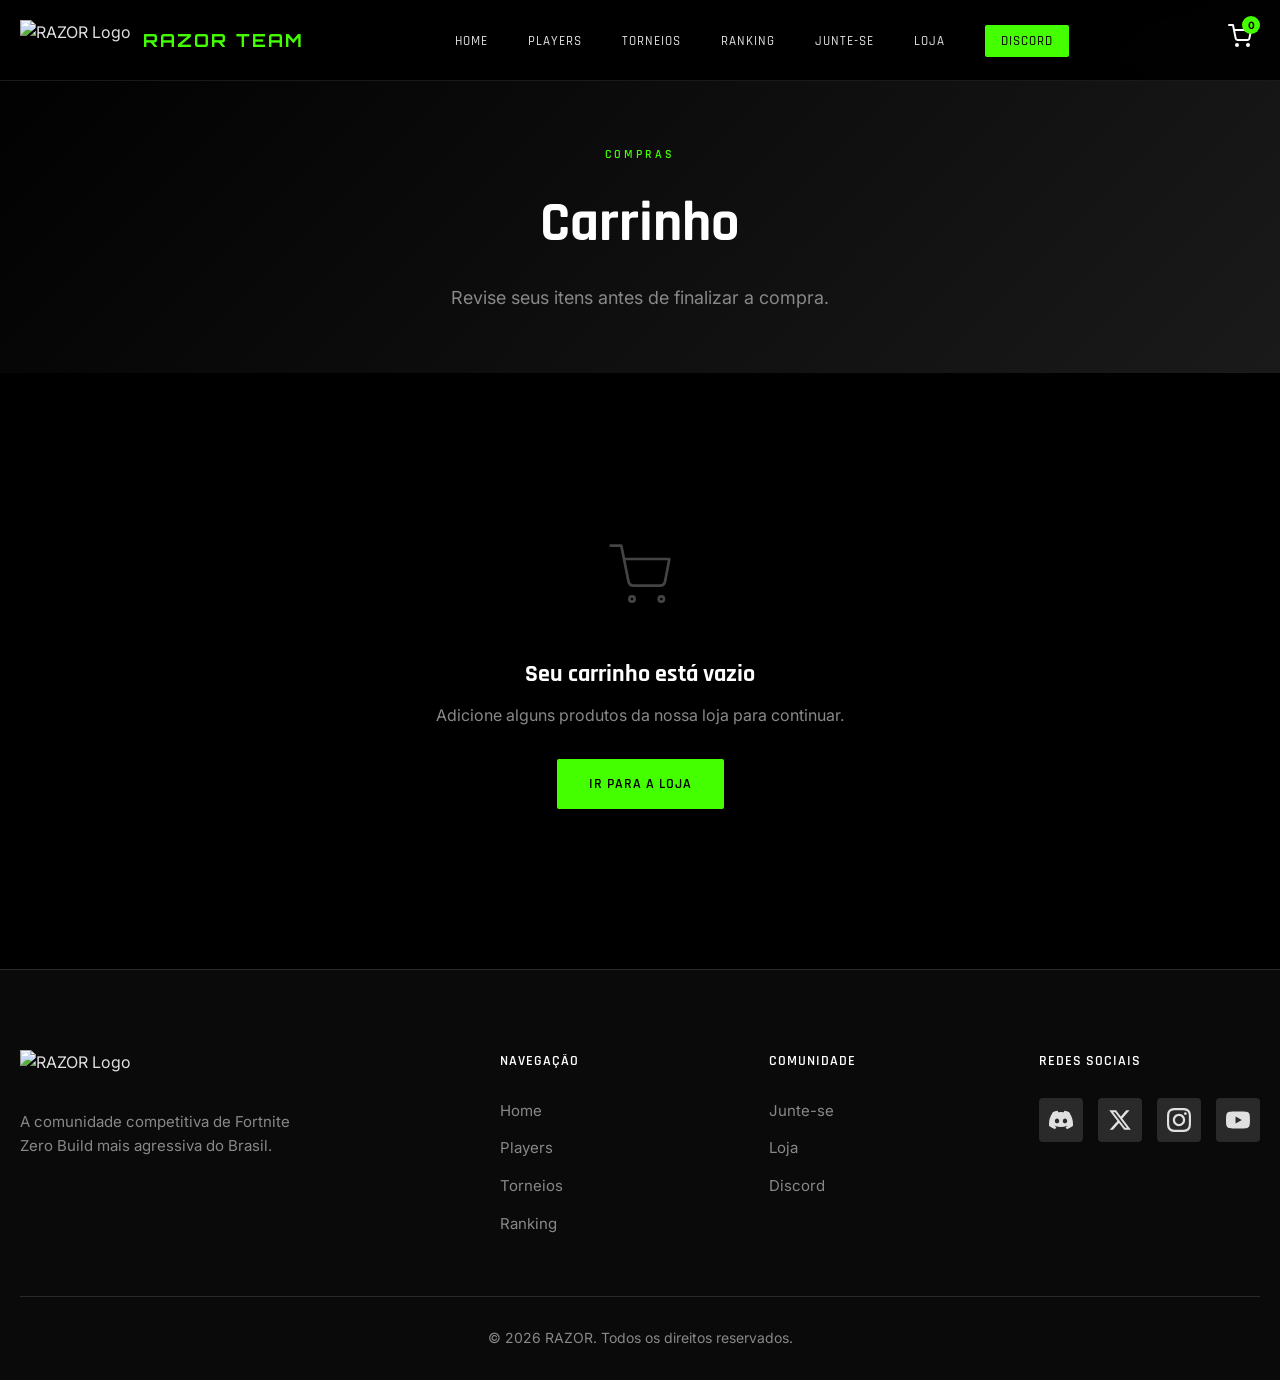
==== commit 70649c21: "feat: remove Hall of Fame and update CSS with PRO and Academy styles Remove Hall of Fame from index," ====
--- a/Razor Team Website/public/cart.html
+++ b/Razor Team Website/public/cart.html
@@ -103,190 +103,6 @@
         </div>
     </section>
 
-    <!-- Hall of Fame Section -->
-    <section class="hall-of-fame section">
-        <div class="container">
-            <div class="section-header">
-                <div class="hof-tag">
-                    <svg xmlns="http://www.w3.org/2000/svg" width="20" height="20" viewBox="0 0 24 24" fill="currentColor">
-                        <path d="M12 2l3.09 6.26L22 9.27l-5 4.87 1.18 6.88L12 17.77l-6.18 3.25L7 14.14 2 9.27l6.91-1.01L12 2z"/>
-                    </svg>
-                    Hall of Fame
-                </div>
-                <h2 class="hof-title">LENDAS DA RAZOR</h2>
-                <p class="hof-subtitle">Os jogadores que marcaram historia na nossa comunidade.</p>
-            </div>
-            
-            <div class="hof-grid">
-                <div class="hof-card reveal" id="hof-c1">
-                    <div class="hof-card-header">
-                        <div class="hof-avatar">
-                            <div class="hof-rank-badge">
-                                <svg xmlns="http://www.w3.org/2000/svg" viewBox="0 0 24 24" fill="currentColor">
-                                    <path d="M12 2l3.09 6.26L22 9.27l-5 4.87 1.18 6.88L12 17.77l-6.18 3.25L7 14.14 2 9.27l6.91-1.01L12 2z"/>
-                                </svg>
-                            </div>
-                        </div>
-                        <div class="hof-player-info">
-                            <h3 class="hof-player-name">RZ HAUNTZ</h3>
-                            <span class="hof-player-role">Fundador & Pro Player</span>
-                            <p class="hof-player-reason">Criador da RAZOR TEAM.</p>
-                        </div>
-                    </div>
-                    <div class="hof-stats-bar">
-                        <div class="hof-stat">
-                            <span class="hof-stat-value">500+</span>
-                            <span class="hof-stat-label">Kills</span>
-                        </div>
-                        <div class="hof-stat">
-                            <span class="hof-stat-value">50+</span>
-                            <span class="hof-stat-label">Wins</span>
-                        </div>
-                        <div class="hof-stat">
-                            <span class="hof-stat-value">15</span>
-                            <span class="hof-stat-label">Torneios</span>
-                        </div>
-                        <div class="hof-stat">
-                            <span class="hof-stat-value">3.2</span>
-                            <span class="hof-stat-label">K/D</span>
-                        </div>
-                    </div>
-                    <div class="hof-socials">
-                        <a href="#" class="hof-social-link twitch" target="_blank">
-                            <svg xmlns="http://www.w3.org/2000/svg" viewBox="0 0 24 24" fill="currentColor"><path d="M11.571 4.714h1.715v5.143H11.57zm4.715 0H18v5.143h-1.714zM6 0L1.714 4.286v15.428h5.143V24l4.286-4.286h3.428L22.286 12V0zm14.571 11.143l-3.428 3.428h-3.429l-3 3v-3H6.857V1.714h13.714Z"/></svg>
-                            <span>Twitch</span>
-                        </a>
-                        <a href="#" class="hof-social-link youtube" target="_blank">
-                            <svg xmlns="http://www.w3.org/2000/svg" viewBox="0 0 24 24" fill="currentColor"><path d="M23.498 6.186a3.016 3.016 0 0 0-2.122-2.136C19.505 3.545 12 3.545 12 3.545s-7.505 0-9.377.505A3.017 3.017 0 0 0 .502 6.186C0 8.07 0 12 0 12s0 3.93.502 5.814a3.016 3.016 0 0 0 2.122 2.136c1.871.505 9.376.505 9.376.505s7.505 0 9.377-.505a3.015 3.015 0 0 0 2.122-2.136C24 15.93 24 12 24 12s0-3.93-.502-5.814zM9.545 15.568V8.432L15.818 12l-6.273 3.568z"/></svg>
-                            <span>YouTube</span>
-                        </a>
-                        <a href="https://discord.gg/razor" class="hof-social-link discord" target="_blank">
-                            <svg xmlns="http://www.w3.org/2000/svg" viewBox="0 0 24 24" fill="currentColor"><path d="M20.317 4.37a19.791 19.791 0 0 0-4.885-1.515.074.074 0 0 0-.079.037c-.21.375-.444.864-.608 1.25a18.27 18.27 0 0 0-5.487 0 12.64 12.64 0 0 0-.617-1.25.077.077 0 0 0-.079-.037A19.736 19.736 0 0 0 3.677 4.37a.07.07 0 0 0-.032.027C.533 9.046-.32 13.58.099 18.057a.082.082 0 0 0 .031.057 19.9 19.9 0 0 0 5.993 3.03.078.078 0 0 0 .084-.028c.462-.63.874-1.295 1.226-1.994a.076.076 0 0 0-.041-.106 13.107 13.107 0 0 1-1.872-.892.077.077 0 0 1-.008-.128 10.2 10.2 0 0 0 .372-.292.074.074 0 0 1 .077-.01c3.928 1.793 8.18 1.793 12.062 0a.074.074 0 0 1 .078.01c.12.098.246.198.373.292a.077.077 0 0 1-.006.127 12.299 12.299 0 0 1-1.873.892.077.077 0 0 0-.041.107c.36.698.772 1.362 1.225 1.993a.076.076 0 0 0 .084.028 19.839 19.839 0 0 0 6.002-3.03.077.077 0 0 0 .032-.054c.5-5.177-.838-9.674-3.549-13.66a.061.061 0 0 0-.031-.03zM8.02 15.33c-1.183 0-2.157-1.085-2.157-2.419 0-1.333.956-2.419 2.157-2.419 1.21 0 2.176 1.096 2.157 2.42 0 1.333-.956 2.418-2.157 2.418zm7.975 0c-1.183 0-2.157-1.085-2.157-2.419 0-1.333.955-2.419 2.157-2.419 1.21 0 2.176 1.096 2.157 2.42 0 1.333-.946 2.418-2.157 2.418z"/></svg>
-                            <span>Discord</span>
-                        </a>
-                    </div>
-                    <button class="hof-expand-btn" onclick="toggleHofCard('hof-c1')">
-                        <span>Ver Perfil Completo</span>
-                        <svg xmlns="http://www.w3.org/2000/svg" viewBox="0 0 24 24" fill="none" stroke="currentColor" stroke-width="2" stroke-linecap="round" stroke-linejoin="round"><polyline points="6 9 12 15 18 9"></polyline></svg>
-                    </button>
-                    <div class="hof-expanded-content">
-                        <div class="hof-expanded-inner">
-                            <div class="hof-bio">
-                                <h4 class="hof-bio-title">Sobre o Player</h4>
-                                <p class="hof-bio-text">HAUNTZ e o fundador e lider da RAZOR TEAM. Construiu uma das comunidades mais respeitadas do Brasil.</p>
-                            </div>
-                            <div class="hof-clip-container">
-                                <h4 class="hof-clip-title">
-                                    <svg xmlns="http://www.w3.org/2000/svg" viewBox="0 0 24 24" fill="none" stroke="currentColor" stroke-width="2" stroke-linecap="round" stroke-linejoin="round"><polygon points="23 7 16 12 23 17 23 7"></polygon><rect x="1" y="5" width="15" height="14" rx="2" ry="2"></rect></svg>
-                                    Clipe em Destaque
-                                </h4>
-                                <div class="hof-clip-wrapper">
-                                    <div class="hof-clip-placeholder">
-                                        <svg xmlns="http://www.w3.org/2000/svg" viewBox="0 0 24 24" fill="none" stroke="currentColor" stroke-width="2" stroke-linecap="round" stroke-linejoin="round"><circle cx="12" cy="12" r="10"></circle><polygon points="10 8 16 12 10 16 10 8"></polygon></svg>
-                                        <span>Clipe em breve</span>
-                                    </div>
-                                </div>
-                            </div>
-                            <div class="hof-achievements">
-                                <div class="hof-achievement">
-                                    <svg xmlns="http://www.w3.org/2000/svg" viewBox="0 0 24 24" fill="currentColor"><path d="M12 2l3.09 6.26L22 9.27l-5 4.87 1.18 6.88L12 17.77l-6.18 3.25L7 14.14 2 9.27l6.91-1.01L12 2z"/></svg>
-                                    Fundador
-                                </div>
-                                <div class="hof-achievement">
-                                    <svg xmlns="http://www.w3.org/2000/svg" viewBox="0 0 24 24" fill="currentColor"><path d="M2 19h20l-2-9-5 4-3-6-3 6-5-4-2 9z"/></svg>
-                                    Campeao S1
-                                </div>
-                            </div>
-                        </div>
-                    </div>
-                </div>
-                
-                <div class="hof-card reveal" id="hof-c2">
-                    <div class="hof-card-header">
-                        <div class="hof-avatar">
-                            <div class="hof-rank-badge">
-                                <svg xmlns="http://www.w3.org/2000/svg" viewBox="0 0 24 24" fill="currentColor">
-                                    <path d="M12 2l3.09 6.26L22 9.27l-5 4.87 1.18 6.88L12 17.77l-6.18 3.25L7 14.14 2 9.27l6.91-1.01L12 2z"/>
-                                </svg>
-                            </div>
-                        </div>
-                        <div class="hof-player-info">
-                            <h3 class="hof-player-name">RZ SHADOW</h3>
-                            <span class="hof-player-role">Pro Player & Content Creator</span>
-                            <p class="hof-player-reason">Recorde de kills em um unico torneio.</p>
-                        </div>
-                    </div>
-                    <div class="hof-stats-bar">
-                        <div class="hof-stat">
-                            <span class="hof-stat-value">850+</span>
-                            <span class="hof-stat-label">Kills</span>
-                        </div>
-                        <div class="hof-stat">
-                            <span class="hof-stat-value">75+</span>
-                            <span class="hof-stat-label">Wins</span>
-                        </div>
-                        <div class="hof-stat">
-                            <span class="hof-stat-value">22</span>
-                            <span class="hof-stat-label">Torneios</span>
-                        </div>
-                        <div class="hof-stat">
-                            <span class="hof-stat-value">4.1</span>
-                            <span class="hof-stat-label">K/D</span>
-                        </div>
-                    </div>
-                    <div class="hof-socials">
-                        <a href="#" class="hof-social-link twitch" target="_blank">
-                            <svg xmlns="http://www.w3.org/2000/svg" viewBox="0 0 24 24" fill="currentColor"><path d="M11.571 4.714h1.715v5.143H11.57zm4.715 0H18v5.143h-1.714zM6 0L1.714 4.286v15.428h5.143V24l4.286-4.286h3.428L22.286 12V0zm14.571 11.143l-3.428 3.428h-3.429l-3 3v-3H6.857V1.714h13.714Z"/></svg>
-                            <span>Twitch</span>
-                        </a>
-                        <a href="#" class="hof-social-link youtube" target="_blank">
-                            <svg xmlns="http://www.w3.org/2000/svg" viewBox="0 0 24 24" fill="currentColor"><path d="M23.498 6.186a3.016 3.016 0 0 0-2.122-2.136C19.505 3.545 12 3.545 12 3.545s-7.505 0-9.377.505A3.017 3.017 0 0 0 .502 6.186C0 8.07 0 12 0 12s0 3.93.502 5.814a3.016 3.016 0 0 0 2.122 2.136c1.871.505 9.376.505 9.376.505s7.505 0 9.377-.505a3.015 3.015 0 0 0 2.122-2.136C24 15.93 24 12 24 12s0-3.93-.502-5.814zM9.545 15.568V8.432L15.818 12l-6.273 3.568z"/></svg>
-                            <span>YouTube</span>
-                        </a>
-                        <a href="https://discord.gg/razor" class="hof-social-link discord" target="_blank">
-                            <svg xmlns="http://www.w3.org/2000/svg" viewBox="0 0 24 24" fill="currentColor"><path d="M20.317 4.37a19.791 19.791 0 0 0-4.885-1.515.074.074 0 0 0-.079.037c-.21.375-.444.864-.608 1.25a18.27 18.27 0 0 0-5.487 0 12.64 12.64 0 0 0-.617-1.25.077.077 0 0 0-.079-.037A19.736 19.736 0 0 0 3.677 4.37a.07.07 0 0 0-.032.027C.533 9.046-.32 13.58.099 18.057a.082.082 0 0 0 .031.057 19.9 19.9 0 0 0 5.993 3.03.078.078 0 0 0 .084-.028c.462-.63.874-1.295 1.226-1.994a.076.076 0 0 0-.041-.106 13.107 13.107 0 0 1-1.872-.892.077.077 0 0 1-.008-.128 10.2 10.2 0 0 0 .372-.292.074.074 0 0 1 .077-.01c3.928 1.793 8.18 1.793 12.062 0a.074.074 0 0 1 .078.01c.12.098.246.198.373.292a.077.077 0 0 1-.006.127 12.299 12.299 0 0 1-1.873.892.077.077 0 0 0-.041.107c.36.698.772 1.362 1.225 1.993a.076.076 0 0 0 .084.028 19.839 19.839 0 0 0 6.002-3.03.077.077 0 0 0 .032-.054c.5-5.177-.838-9.674-3.549-13.66a.061.061 0 0 0-.031-.03zM8.02 15.33c-1.183 0-2.157-1.085-2.157-2.419 0-1.333.956-2.419 2.157-2.419 1.21 0 2.176 1.096 2.157 2.42 0 1.333-.956 2.418-2.157 2.418zm7.975 0c-1.183 0-2.157-1.085-2.157-2.419 0-1.333.955-2.419 2.157-2.419 1.21 0 2.176 1.096 2.157 2.42 0 1.333-.946 2.418-2.157 2.418z"/></svg>
-                            <span>Discord</span>
-                        </a>
-                    </div>
-                    <button class="hof-expand-btn" onclick="toggleHofCard('hof-c2')">
-                        <span>Ver Perfil Completo</span>
-                        <svg xmlns="http://www.w3.org/2000/svg" viewBox="0 0 24 24" fill="none" stroke="currentColor" stroke-width="2" stroke-linecap="round" stroke-linejoin="round"><polyline points="6 9 12 15 18 9"></polyline></svg>
-                    </button>
-                    <div class="hof-expanded-content">
-                        <div class="hof-expanded-inner">
-                            <div class="hof-bio">
-                                <h4 class="hof-bio-title">Sobre o Player</h4>
-                                <p class="hof-bio-text">SHADOW detem o recorde de 28 kills em um unico torneio. Um dos jogadores mais letais da comunidade.</p>
-                            </div>
-                            <div class="hof-clip-container">
-                                <h4 class="hof-clip-title">
-                                    <svg xmlns="http://www.w3.org/2000/svg" viewBox="0 0 24 24" fill="none" stroke="currentColor" stroke-width="2" stroke-linecap="round" stroke-linejoin="round"><polygon points="23 7 16 12 23 17 23 7"></polygon><rect x="1" y="5" width="15" height="14" rx="2" ry="2"></rect></svg>
-                                    Clipe em Destaque
-                                </h4>
-                                <div class="hof-clip-wrapper">
-                                    <div class="hof-clip-placeholder">
-                                        <svg xmlns="http://www.w3.org/2000/svg" viewBox="0 0 24 24" fill="none" stroke="currentColor" stroke-width="2" stroke-linecap="round" stroke-linejoin="round"><circle cx="12" cy="12" r="10"></circle><polygon points="10 8 16 12 10 16 10 8"></polygon></svg>
-                                        <span>Clipe em breve</span>
-                                    </div>
-                                </div>
-                            </div>
-                            <div class="hof-achievements">
-                                <div class="hof-achievement">
-                                    <svg xmlns="http://www.w3.org/2000/svg" viewBox="0 0 24 24" fill="currentColor"><circle cx="12" cy="12" r="10"/></svg>
-                                    Recorde Kills
-                                </div>
-                                <div class="hof-achievement">
-                                    <svg xmlns="http://www.w3.org/2000/svg" viewBox="0 0 24 24" fill="currentColor"><path d="M2 19h20l-2-9-5 4-3-6-3 6-5-4-2 9z"/></svg>
-                                    Bi-Campeao
-                                </div>
-                            </div>
-                        </div>
-                    </div>
-                </div>
-            </div>
-        </div>
-    </section>
-
     <!-- Footer -->
     <footer class="footer">
         <div class="container">
